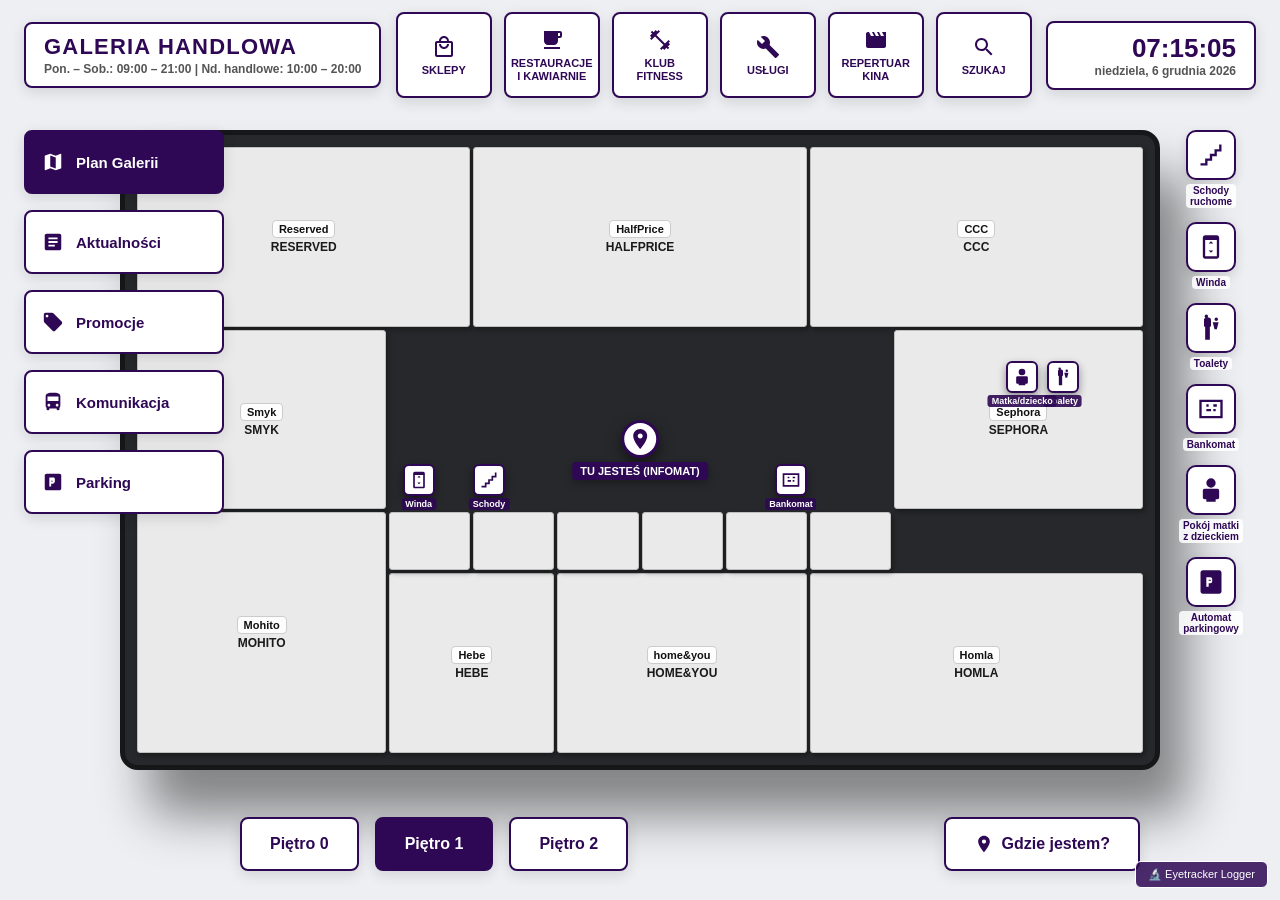
==== implementacja_A/index.html @ 3a7824a5 "The top side tabs implemented I think" ====
<!DOCTYPE html>
<html lang="pl">
<head>
  <meta charset="UTF-8">
  <meta name="viewport" content="width=1920, height=1080, initial-scale=1.0, user-scalable=no">
  <title>Infomat Galeria Handlowa - Test Eyetracker</title>
  <link rel="stylesheet" href="css/style.css">
</head>
<body>
  <div id="kiosk-app">
    <!-- PEŁNOEKRANOWY VIEWPORT MAPY -->
    <div id="map-viewport" data-aoi="map_container">
      <div id="map-stage">
        <div id="building-base">
          <div id="corridor-layer" class="corridor-layer"></div>
          <div id="stores-puzzle-grid" class="puzzle-grid"></div>
          <div id="map-amenities-layer" class="amenities-layer"></div>

          <svg id="nav-path-svg" class="nav-overlay" viewBox="0 0 1000 700">
            <defs>
              <marker id="arrow" viewBox="0 0 10 10" refX="5" refY="5" markerWidth="6" markerHeight="6" orient="auto-start-reverse">
                <path d="M 0 0 L 10 5 L 0 10 z" fill="#D32F2F" />
              </marker>
            </defs>
            <path id="route-line" d="" fill="none" stroke="#D32F2F" stroke-width="6" stroke-dasharray="10 8" />
          </svg>

          <!-- PINEZKA INFOMATU (TYLKO PIĘTRO 1) -->
          <div id="you-are-here-pin" class="infomat-pin" data-aoi="you_are_here_pin">
            <div class="pin-marker">
              <svg viewBox="0 0 24 24"><path fill="#2E0854" d="M12 2C8.13 2 5 5.13 5 9c0 5.25 7 13 7 13s7-7.75 7-13c0-3.87-3.13-7-7-7zm0 9.5c-1.38 0-2.5-1.12-2.5-2.5s1.12-2.5 2.5-2.5 2.5 1.12 2.5 2.5-1.12 2.5-2.5 2.5z"/></svg>
            </div>
            <div class="pin-text">TU JESTEŚ (INFOMAT)</div>
          </div>
        </div>

        <!-- PŁYWAJĄCA CHMURKA AKCJI PO KLIKNIĘCIU SKLEPU -->
        <div id="store-action-bubble" class="action-bubble hidden" data-aoi="store_actions_bubble">
          <span id="bubble-store-name" class="bubble-title">Sklep</span>
          <div class="bubble-buttons">
            <button id="btn-show-route" class="bubble-btn" data-aoi="btn_bubble_route">Pokaż drogę</button>
            <button id="btn-show-modal" class="bubble-btn" data-aoi="btn_bubble_info">O sklepie</button>
          </div>
        </div>
      </div>
    </div>

    <!-- PŁYWAJĄCY PRZYCISK "OK" PODCZAS AKTYWNEJ TRASY -->
    <div id="route-dismiss-container" class="route-dismiss-box hidden" data-aoi="route_dismiss_box">
      <button id="btn-route-ok" class="route-ok-btn" data-aoi="btn_route_ok">
        <span class="ok-check">✓</span>
        <span class="ok-label">OK — ZAMKNIJ TRASĘ</span>
      </button>
    </div>

    <!-- PŁYWAJĄCY BANER PRZEJŚCIA MIĘDZY PIĘTRAMI -->
    <div id="route-floor-banner" class="route-banner hidden">
      <span class="route-banner-icon">
        <svg viewBox="0 0 24 24"><path fill="currentColor" d="M19 3v4h-4v4h-4v4H7v4H3v2h6v-4h4v-4h4v-4h4V3h-2z"/></svg>
      </span>
      <span id="route-banner-text">Trasa do ruchomych schodów...</span>
    </div>

    <!-- DOLNE STEROWANIE PIĘTRAMI -->
    <footer id="bottom-controls" data-aoi="floor_controls">
      <div class="floor-group">
        <button class="floor-btn" data-floor="0" data-aoi="btn_floor_0">Piętro 0</button>
        <button class="floor-btn active" data-floor="1" data-aoi="btn_floor_1">Piętro 1</button>
        <button class="floor-btn" data-floor="2" data-aoi="btn_floor_2">Piętro 2</button>
      </div>
      <button id="btn-where-am-i" class="where-btn" data-aoi="btn_where_am_i">
        <span class="where-icon">
          <svg viewBox="0 0 24 24"><path fill="currentColor" d="M12 2C8.13 2 5 5.13 5 9c0 5.25 7 13 7 13s7-7.75 7-13c0-3.87-3.13-7-7-7zm0 9.5c-1.38 0-2.5-1.12-2.5-2.5s1.12-2.5 2.5-2.5 2.5 1.12 2.5 2.5-1.12 2.5-2.5 2.5z"/></svg>
        </span>
        Gdzie jestem?
      </button>
    </footer>

    <!-- PRAWY PANEL SYMBOLI (LEGENDA) -->
    <aside id="side-symbols-right" class="side-symbols" data-aoi="symbols_legend">
      <div class="symbol-card" data-aoi="sym_stairs">
        <div class="symbol-icon">
          <svg viewBox="0 0 24 24"><path fill="#2E0854" d="M19 3v4h-4v4h-4v4H7v4H3v2h6v-4h4v-4h4v-4h4V3h-2z"/></svg>
        </div>
        <span class="symbol-label">Schody<br>ruchome</span>
      </div>
      <div class="symbol-card" data-aoi="sym_elevator">
        <div class="symbol-icon">
          <svg viewBox="0 0 24 24"><path fill="#2E0854" d="M7 2h10c1.1 0 2 .9 2 2v16c0 1.1-.9 2-2 2H7c-1.1 0-2-.9-2-2V4c0-1.1.9-2 2-2zm0 4v14h10V6H7zm3 3l2-2 2 2h-4zm4 6l-2 2-2-2h4z"/></svg>
        </div>
        <span class="symbol-label">Winda</span>
      </div>
      <div class="symbol-card" data-aoi="sym_wc">
        <div class="symbol-icon">
          <svg viewBox="0 0 24 24"><path fill="#2E0854" d="M9 22H7V11c-.55 0-1-.45-1-1V5c0-1.1.9-2 2-2h2c1.1 0 2 .9 2 2v5c0 .55-.45 1-1 1v11zm9 0h-2V13h-1l-1.5-6h5l-1.5 6h-1v9zm-1.5-16a1.5 1.5 0 1 0 0-3 1.5 1.5 0 0 0 0 3zM8 3.5A1.5 1.5 0 1 1 8 .5a1.5 1.5 0 0 1 0 3z"/></svg>
        </div>
        <span class="symbol-label">Toalety</span>
      </div>
      <div class="symbol-card" data-aoi="sym_atm">
        <div class="symbol-icon">
          <svg viewBox="0 0 24 24"><path fill="#2E0854" d="M2 4v16h20V4H2zm18 14H4V6h16v12zm-3-8h-3V8h3v2zm-5 4H8v-2h4v2zm-2-4H8V8h2v2zm6 4h-2v-2h2v2z"/></svg>
        </div>
        <span class="symbol-label">Bankomat</span>
      </div>
      <div class="symbol-card" data-aoi="sym_baby">
        <div class="symbol-icon">
          <svg viewBox="0 0 24 24"><path fill="#2E0854" d="M12 2a4 4 0 1 0 0 8 4 4 0 0 0 0-8zm-5.5 9c-.8 0-1.5.7-1.5 1.5v6c0 .8.7 1.5 1.5 1.5H8v2h8v-2h1.5c.8 0 1.5-.7 1.5-1.5v-6c0-.8-.7-1.5-1.5-1.5h-11z"/></svg>
        </div>
        <span class="symbol-label">Pokój matki<br>z dzieckiem</span>
      </div>
      <div class="symbol-card" data-aoi="sym_parking_pay">
        <div class="symbol-icon">
          <svg viewBox="0 0 24 24"><path fill="#2E0854" d="M19 2H5c-1.1 0-2 .9-2 2v16c0 1.1.9 2 2 2h14c1.1 0 2-.9 2-2V4c0-1.1-.9-2-2-2zm-6 9.5c0 .8-.7 1.5-1.5 1.5H10v3H8V8h3.5c.8 0 1.5.7 1.5 1.5v2zM10 11h1.5c.3 0 .5-.2.5-.5s-.2-.5-.5-.5H10v1z"/></svg>
        </div>
        <span class="symbol-label">Automat<br>parkingowy</span>
      </div>
    </aside>

    <!-- GÓRNY PASEK ZAKŁADEK -->
    <header id="top-header" data-aoi="header_bar">
      <div class="header-left floating-card" data-aoi="mall_info">
        <h1 class="mall-title">GALERIA HANDLOWA</h1>
        <p class="mall-hours">Pon. – Sob.: 09:00 – 21:00 | Nd. handlowe: 10:00 – 20:00</p>
      </div>

      <nav class="top-nav" data-aoi="top_navigation">
        <button class="nav-btn top-square-btn" data-aoi="btn_top_sklepy" data-screen="ekran_sklepy">
          <span class="icon">
            <svg viewBox="0 0 24 24"><path fill="currentColor" d="M19 6h-2c0-2.76-2.24-5-5-5S7 3.24 7 6H5c-1.1 0-2 .9-2 2v12c0 1.1.9 2 2 2h14c1.1 0 2-.9 2-2V8c0-1.1-.9-2-2-2zm-7-3c1.66 0 3 1.34 3 3H9c0-1.66 1.34-3 3-3zm7 17H5V8h14v12zm-7-8c-1.66 0-3-1.34-3-3H7c0 2.76 2.24 5 5 5s5-2.24 5-5h-2c0 1.66-1.34 3-3 3z"/></svg>
          </span>
          <span class="label">SKLEPY</span>
        </button>
        <button class="nav-btn top-square-btn" data-aoi="btn_top_gastro" data-screen="ekran_restauracje">
          <span class="icon">
            <svg viewBox="0 0 24 24"><path fill="currentColor" d="M20 3H4v10c0 2.21 1.79 4 4 4h6c2.21 0 4-1.79 4-4v-3h2c1.1 0 2-.9 2-2V5c0-1.1-.9-2-2-2zm0 5h-2V5h2v3zM4 19h16v2H4z"/></svg>
          </span>
          <span class="label">RESTAURACJE<br>I KAWIARNIE</span>
        </button>
        <button class="nav-btn top-square-btn" data-aoi="btn_top_fitness" data-screen="ekran_fitness">
          <span class="icon">
            <svg viewBox="0 0 24 24"><path fill="currentColor" d="M20.57 14.86L22 13.43 20.57 12 17 15.57 8.43 7 12 3.43 10.57 2 9.14 3.43 7.71 2 5.57 4.14 4.14 2.71 2.71 4.14l1.43 1.43L2 7.71l1.43 1.43L2 10.57 3.43 12 7 8.43 15.57 17 12 20.57 13.43 22l1.43-1.43L16.29 22l2.14-2.14 1.43 1.43 1.43-1.43-1.43-1.43L22 16.29z"/></svg>
          </span>
          <span class="label">KLUB<br>FITNESS</span>
        </button>
        <button class="nav-btn top-square-btn" data-aoi="btn_top_uslugi" data-screen="ekran_uslugi">
          <span class="icon">
            <svg viewBox="0 0 24 24"><path fill="currentColor" d="M22.7 19l-9.1-9.1c.9-2.3.4-5-1.5-6.9-2-2-5-2.4-7.4-1.3L9 6 6 9 1.6 4.7C.4 7.1.9 10.1 2.9 12.1c1.9 1.9 4.6 2.4 6.9 1.5l9.1 9.1c.4.4 1 .4 1.4 0l2.3-2.3c.5-.4.5-1.1.1-1.4z"/></svg>
          </span>
          <span class="label">USŁUGI</span>
        </button>
        <button class="nav-btn top-square-btn" data-aoi="btn_top_kino" data-screen="ekran_kino">
          <span class="icon">
            <svg viewBox="0 0 24 24"><path fill="currentColor" d="M18 4l2 4h-3l-2-4h-2l2 4h-3l-2-4H8l2 4H7L5 4H4c-1.1 0-1.99.9-1.99 2L2 18c0 1.1.9 2 2 2h16c1.1 0 2-.9 2-2V4h-4z"/></svg>
          </span>
          <span class="label">REPERTUAR<br>KINA</span>
        </button>
        <button class="nav-btn top-square-btn search-btn" data-aoi="btn_top_szukaj" data-screen="ekran_szukaj">
          <span class="icon">
            <svg viewBox="0 0 24 24"><path fill="currentColor" d="M15.5 14h-.79l-.28-.27C15.41 12.59 16 11.11 16 9.5 16 5.91 13.09 3 9.5 3S3 5.91 3 9.5 5.91 16 9.5 16c1.61 0 3.09-.59 4.23-1.57l.27.28v.79l5 4.99L20.49 19l-4.99-5zm-6 0C7.01 14 5 11.99 5 9.5S7.01 5 9.5 5 14 7.01 14 9.5 11.99 14 9.5 14z"/></svg>
          </span>
          <span class="label">SZUKAJ</span>
        </button>
      </nav>

      <div class="header-right floating-card" data-aoi="clock_widget">
        <div id="live-time" class="time-display">12:00:00</div>
        <div id="live-date" class="date-display">Czwartek, 5 listopada 2026</div>
      </div>
    </header>

    <!-- LEWY PASEK ZAKŁADEK -->
    <aside id="side-nav-left" class="side-panel-left" data-aoi="side_navigation">
      <button class="side-btn active" data-aoi="btn_side_plan" data-screen="ekran_plan">
        <span class="side-icon">
          <svg viewBox="0 0 24 24"><path fill="currentColor" d="M20.5 3l-.16.03L15 5.1 9 3 3.36 4.9c-.21.07-.36.25-.36.48V20.5c0 .28.22.5.5.5l.16-.03L9 18.9l6 2.1 5.64-1.9c.21-.07.36-.25.36-.48V3.5c0-.28-.22-.5-.5-.5zM15 19l-6-2.11V5l6 2.11V19z"/></svg>
        </span>
        <span class="side-title">Plan Galerii</span>
      </button>
      <button class="side-btn" data-aoi="btn_side_aktualnosci" data-screen="ekran_aktualnosci">
        <span class="side-icon">
          <svg viewBox="0 0 24 24"><path fill="currentColor" d="M19 3H5c-1.1 0-2 .9-2 2v14c0 1.1.9 2 2 2h14c1.1 0 2-.9 2-2V5c0-1.1-.9-2-2-2zm-5 14H7v-2h7v2zm3-4H7v-2h10v2zm0-4H7V7h10v2z"/></svg>
        </span>
        <span class="side-title">Aktualności</span>
      </button>
      <button class="side-btn" data-aoi="btn_side_promocje" data-screen="ekran_promocje">
        <span class="side-icon">
          <svg viewBox="0 0 24 24"><path fill="currentColor" d="M21.41 11.58l-9-9C12.05 2.22 11.55 2 11 2H4c-1.1 0-2 .9-2 2v7c0 .55.22 1.05.59 1.42l9 9c.36.36.86.58 1.41.58.55 0 1.05-.22 1.41-.59l7-7c.37-.36.59-.86.59-1.41 0-.55-.23-1.06-.59-1.42zM5.5 7C4.67 7 4 6.33 4 5.5S4.67 4 5.5 4 7 4.67 7 5.5 6.33 7 5.5 7z"/></svg>
        </span>
        <span class="side-title">Promocje</span>
      </button>
      <button class="side-btn" data-aoi="btn_side_komunikacja" data-screen="ekran_komunikacja">
        <span class="side-icon">
          <svg viewBox="0 0 24 24"><path fill="currentColor" d="M4 16c0 .88.39 1.67 1 2.22V20c0 .55.45 1 1 1h1c.55 0 1-.45 1-1v-1h8v1c0 .55.45 1 1 1h1c.55 0 1-.45 1-1v-1.78c.61-.55 1-1.34 1-2.22V6c0-3.5-3.58-4-8-4s-8 .5-8 4v10zm3.5 1c-.83 0-1.5-.67-1.5-1.5S6.67 14 7.5 14s1.5.67 1.5 1.5S8.33 17 7.5 17zm9 0c-.83 0-1.5-.67-1.5-1.5s.67-1.5 1.5-1.5 1.5.67 1.5 1.5-.67 1.5-1.5 1.5zm1.5-6H6V6h12v5z"/></svg>
        </span>
        <span class="side-title">Komunikacja</span>
      </button>
      <button class="side-btn" data-aoi="btn_side_parking" data-screen="ekran_parking">
        <span class="side-icon">
          <svg viewBox="0 0 24 24"><path fill="currentColor" d="M19 3H5c-1.1 0-2 .9-2 2v14c0 1.1.9 2 2 2h14c1.1 0 2-.9 2-2V5c0-1.1-.9-2-2-2zm-6 9.5c0 .83-.67 1.5-1.5 1.5H10v3H8V7h4.5c.83 0 1.5.67 1.5 1.5v4zm-3-1h1.5c.28 0 .5-.22.5-.5s-.22-.5-.5-.5H10v1z"/></svg>
        </span>
        <span class="side-title">Parking</span>
      </button>
    </aside>

    <!-- ========================================================
         OKNO MODUŁOWE DLA WSZYSTKICH ZAKŁADEK (GÓRNYCH I BOCZNYCH)
         ======================================================== -->
    <div id="module-screen-window" class="module-window hidden" data-aoi="module_screen_window">
      <button id="btn-close-screen-window" class="screen-close-red-x" data-aoi="btn_close_screen_window" title="Wróć do mapy galerii">✕</button>

      <header class="module-header">
        <h2 id="module-screen-title" class="module-title">Tytuł Zakładki</h2>
      </header>

      <div id="module-screen-body" class="module-body">
        <!-- 1. Widok: SKLEPY (2 kolumny: lewa = kategorie, prawa = kafelki sklepów) -->
        <div id="view-ekran_sklepy" class="tab-view-content hidden full-screen-view">
          <div class="stores-directory-container" data-aoi="stores_directory_container">
            <div class="stores-categories-col">
              <h3 class="side-category-title">KATEGORIE</h3>
              <div class="categories-list-scroll custom-scrollbar" id="stores-categories-list" data-aoi="stores_categories_list">
                <!-- Przyciski kategorii -->
              </div>
            </div>
            <div class="stores-cards-col">
              <div class="stores-cards-header">
                <span class="category-active-label" id="stores-active-cat-label">Wszystkie sklepy (46)</span>
                <span class="stores-count-info" id="stores-count-info">Kliknij sklep, aby zlokalizować go na planie galerii</span>
              </div>
              <div class="stores-cards-grid custom-scrollbar" id="stores-catalog-grid" data-aoi="stores_catalog_grid">
                <!-- Kafelki sklepów: logo + nazwa -->
              </div>
            </div>
          </div>
        </div>

        <!-- 2. Widok: RESTAURACJE I KAWIARNIE (Kafelki 4 kolumny x 3 wiersze) -->
        <div id="view-ekran_restauracje" class="tab-view-content hidden full-screen-view">
          <div class="grid-4x3-container custom-scrollbar" id="restaurants-grid" data-aoi="restaurants_grid">
            <!-- Dynamicznie generowane kafelki 4x3 gastro -->
          </div>
        </div>

        <!-- 3. Widok: KLUB FITNESS (2 kolumny: lewa = logo, godziny, kontakt; prawa = opis i organizacja) -->
        <div id="view-ekran_fitness" class="tab-view-content hidden full-screen-view">
          <div class="fitness-layout-container" data-aoi="fitness_layout_container">
            <div class="fitness-col-left">
              <div class="fitness-card brand-card">
                <div class="fitness-logo-wrapper">
                  <div class="fitness-logo-box">CityFit</div>
                  <span class="fitness-floor-tag">Poziom +2</span>
                </div>
                <div class="fitness-meta-list">
                  <div class="fitness-meta-item">
                    <span class="meta-icon">⏰</span>
                    <div>
                      <strong>Godziny otwarcia:</strong>
                      <p>Czynne 24 godziny na dobę, 7 dni w tygodniu (również w święta i niedziele)</p>
                    </div>
                  </div>
                  <div class="fitness-meta-item">
                    <span class="meta-icon">📞</span>
                    <div>
                      <strong>Kontakt z recepcją:</strong>
                      <p>+48 58 881 22 00</p>
                    </div>
                  </div>
                  <div class="fitness-meta-item">
                    <span class="meta-icon">✉️</span>
                    <div>
                      <strong>Adres e-mail:</strong>
                      <p>kontakt.metropolia@cityfit.pl</p>
                    </div>
                  </div>
                  <div class="fitness-meta-item">
                    <span class="meta-icon">📍</span>
                    <div>
                      <strong>Lokalizacja:</strong>
                      <p>Poziom 2, obok strefy gastronomicznej i Cinema City</p>
                    </div>
                  </div>
                </div>
                <button class="kiosk-action-btn locate-store-btn" data-store-id="s2_cityfit" data-aoi="btn_locate_cityfit">Pokaż CityFit na planie galerii</button>
              </div>
            </div>

            <div class="fitness-col-right custom-scrollbar">
              <div class="fitness-card info-card">
                <h3 class="fitness-sec-title">O KLUBIE CITYFIT</h3>
                <p class="fitness-lead-desc">CityFit w naszej galerii to nowoczesna, w pełni zautomatyzowana przestrzeń treningowa o powierzchni ponad 2 200 m², zaprojektowana z myślą o osobach trenujących na każdym poziomie zaawansowania.</p>

                <h4 class="fitness-sub-title">ORGANIZACJA PRZESTRZENI I STREFY TRENINGOWE</h4>
                <div class="fitness-zones-grid">
                  <div class="fitness-zone-box">
                    <strong>1. Strefa Cardio</strong>
                    <p>Bieżnie, orbitreki, schody ruchome i wioślarze z monitorami dotykowymi i dostępem do internetu.</p>
                  </div>
                  <div class="fitness-zone-box">
                    <strong>2. Maszyny Izotoniczne</strong>
                    <p>Sprzęt marki Matrix z intuicyjną regulacją ciężaru, gwarantujący maksymalne bezpieczeństwo ćwiczeń.</p>
                  </div>
                  <div class="fitness-zone-box">
                    <strong>3. Wolne Ciężary</strong>
                    <p>Szeroki asortyment hantli do 50 kg, 8 ławeczek regulowanych oraz podesty do martwego ciągu.</p>
                  </div>
                  <div class="fitness-zone-box">
                    <strong>4. Strefa Funkcjonalna</strong>
                    <p>Bramy crossfitowe, kettlebells, taśmy TRX, piłki slam ball oraz przestrzeń do rozgrzewki i stretchingu.</p>
                  </div>
                </div>

                <h4 class="fitness-sub-title">JAK DZIAŁA KLUB?</h4>
                <ul class="fitness-rules-bullets">
                  <li><strong>Wstęp biometryczny i aplikacja:</strong> Wejście do klubu odbywa się całkowicie bezdotykowo za pomocą kodu QR w aplikacji CityFit lub skanu palca.</li>
                  <li><strong>Karnety bez zobowiązań:</strong> Możliwość zakupu elastycznych karnetów miesięcznych z miesięcznym okresem wypowiedzenia, pakietów rocznych oraz wejściówek jednorazowych.</li>
                  <li><strong>Darmowa woda filtrowana:</strong> Źródełka wody dostępne na terenie całego klubu bez ograniczeń dla każdego klubowicza.</li>
                  <li><strong>Parking:</strong> Klubowicze CityFit otrzymują do 3 godzin bezpłatnego postoju na parkingu podziemnym galerii.</li>
                </ul>
              </div>
            </div>
          </div>
        </div>

        <!-- 4. Widok: USŁUGI (Kafelki 4 kolumny x 3 wiersze) -->
        <div id="view-ekran_uslugi" class="tab-view-content hidden full-screen-view">
          <div class="grid-4x3-container custom-scrollbar" id="services-grid" data-aoi="services_grid">
            <!-- Dynamicznie generowane kafelki 4x3 usługi -->
          </div>
        </div>

        <!-- 5. Widok: REPERTUAR KINA (Lista w postaci 2 kolumn: nazwa filmu | godziny z napisem DUBBING) -->
        <div id="view-ekran_kino" class="tab-view-content hidden full-screen-view">
          <div class="cinema-repertoire-wrapper custom-scrollbar" data-aoi="cinema_repertoire_wrapper">
            <div class="cinema-header-bar">
              <div class="cinema-brand">Cinema City — Poziom 2</div>
              <div class="cinema-date-tag">Repertuar na dziś: Czwartek, 5 listopada 2026</div>
              <button class="bubble-btn locate-cinema-btn" data-store-id="s2_cinema" data-aoi="btn_locate_cinema">Lokalizuj kino na mapie</button>
            </div>
            <table class="cinema-table">
              <thead>
                <tr>
                  <th class="th-movie-title">Tytuł filmu</th>
                  <th class="th-movie-seances">Godziny seansów</th>
                </tr>
              </thead>
              <tbody id="cinema-repertoire-body">
                <!-- Tabela generowana dynamicznie -->
              </tbody>
            </table>
          </div>
        </div>

        <!-- 6. Widok: SZUKAJ (Lewa ~3/4: pole tekstowe + klawiatura ekranowa; Prawa: proponowane wyniki) -->
        <div id="view-ekran_szukaj" class="tab-view-content hidden full-screen-view">
          <div class="search-module-container" data-aoi="search_module_container">
            <!-- Lewa kolumna (~3/4) -->
            <div class="search-left-col">
              <div class="search-input-box">
                <span class="search-icon-symbol">🔍</span>
                <input type="text" id="virtual-search-input" class="virtual-input" placeholder="Dotknij klawiatury poniżej, aby wyszukać sklep, markę lub usługę..." readonly data-aoi="virtual_search_input" />
                <button id="btn-clear-search" class="clear-search-btn" data-aoi="btn_clear_search">Wyczyść</button>
              </div>

              <div class="onscreen-keyboard-wrapper" id="onscreen-keyboard" data-aoi="onscreen_keyboard">
                <!-- Klawiatura ekranowa generowana dynamicznie -->
              </div>
            </div>

            <!-- Prawa kolumna: Proponowane wyniki -->
            <div class="search-right-col">
              <div class="search-results-header">
                <h3 class="results-header-title">WYNIKI WYSZUKIWANIA</h3>
                <span class="results-count-badge" id="search-results-count">46 lokali</span>
              </div>
              <div class="search-results-list custom-scrollbar" id="search-results-list" data-aoi="search_results_list">
                <!-- Lista proponowanych wyników -->
              </div>
            </div>
          </div>
        </div>

        <!-- 7. Widok: AKTUALNOŚCI -->
        <div id="view-ekran_aktualnosci" class="tab-view-content hidden full-screen-view">
          <div class="cards-scroll-container custom-scrollbar" id="news-cards-container" data-aoi="news_cards_scroll"></div>
        </div>

        <!-- 8. Widok: PROMOCJE -->
        <div id="view-ekran_promocje" class="tab-view-content hidden full-screen-view">
          <div class="cards-scroll-container custom-scrollbar" id="promo-cards-container" data-aoi="promo_cards_scroll"></div>
        </div>

        <!-- 9. Widok: KOMUNIKACJA -->
        <div id="view-ekran_komunikacja" class="tab-view-content hidden full-screen-view">
          <div class="transit-container" data-aoi="transit_container">
            <div class="transit-col-left">
              <div class="transit-box lines-box">
                <h3 class="transit-box-title">LINIE AUTOBUSOWE</h3>
                <div class="transit-lines-list custom-scrollbar" id="transit-lines-list" data-aoi="transit_lines_list"></div>
              </div>
              <div class="transit-box stops-box">
                <h3 class="transit-box-title">POBLISKIE PRZYSTANKI (FILTRUJ)</h3>
                <div class="transit-stops-list" id="transit-stops-list" data-aoi="transit_stops_list"></div>
              </div>
            </div>

            <div class="transit-col-right">
              <div class="transit-selected-header" id="transit-selected-header" data-aoi="transit_selected_header">
                <div class="transit-line-badge" id="selected-line-badge">115</div>
                <div class="transit-selected-info">
                  <div class="transit-sel-stop" id="selected-stop-name">Przystanek: Galeria Handlowa 01</div>
                  <div class="transit-sel-dest" id="selected-dest-name">Kierunek: Dworzec Główny PKP</div>
                </div>
              </div>
              <div class="transit-schedule-wrapper custom-scrollbar" data-aoi="transit_schedule_table">
                <table class="schedule-table">
                  <thead>
                    <tr><th class="th-hour">Godzina</th><th class="th-minutes">Minuty odjazdu</th></tr>
                  </thead>
                  <tbody id="transit-schedule-body"></tbody>
                </table>
              </div>
            </div>
          </div>
        </div>

        <!-- 10. Widok: PARKING -->
        <div id="view-ekran_parking" class="tab-view-content hidden full-screen-view">
          <div class="parking-container" data-aoi="parking_container">
            <div class="parking-col-left">
              <div class="parking-card pricing-card">
                <h3 class="parking-card-title">CENNIK PARKINGU PODZIEMNEGO</h3>
                <table class="pricing-table">
                  <tbody>
                    <tr><td>Pierwsza godzina (1h):</td><td class="price-val free">BEZPŁATNIE (0 zł)</td></tr>
                    <tr><td>Druga godzina (2h):</td><td class="price-val">4,00 zł</td></tr>
                    <tr><td>Trzecia godzina (3h):</td><td class="price-val">5,00 zł</td></tr>
                    <tr><td>Każda kolejna rozpoczęta godzina:</td><td class="price-val">6,00 zł</td></tr>
                    <tr><td>Klienci Cinema City (po okazaniu biletu):</td><td class="price-val promo">Dodatkowe +2h GRATIS</td></tr>
                    <tr><td>Klienci Klubu Fitness CityFit:</td><td class="price-val promo">Do 3h BEZPŁATNIE</td></tr>
                  </tbody>
                </table>
              </div>
              <div class="parking-card notices-card">
                <h3 class="parking-card-title">WAŻNE INFORMACJE I UWAGI</h3>
                <ul class="parking-notices-list">
                  <li><strong>Czas na opuszczenie parkingu:</strong> Po dokonaniu opłaty przysługuje <strong>15 minut</strong> na bezkolizyjny wyjazd.</li>
                  <li><strong>Maksymalna opłata dobowa:</strong> Wynosi <strong>60,00 zł</strong> za każdą rozpoczętą dobę postoju.</li>
                  <li><strong>Zgubienie biletu:</strong> Opłata wynosi <strong>50,00 zł</strong> plus koszt czasu parkowania.</li>
                  <li><strong>Płatności:</strong> Kasy przyjmują karty płatnicze, BLIK oraz gotówkę.</li>
                </ul>
              </div>
            </div>

            <div class="parking-col-right">
              <div class="parking-card rules-card">
                <h3 class="parking-card-title">REGULAMIN KORZYSTANIA Z PARKINGU</h3>
                <div class="rules-scroll-area custom-scrollbar" data-aoi="parking_rules_scroll">
                  <h4>§ 1. Postanowienia ogólne</h4>
                  <p>1. Parking jest parkingiem niestrzeżonym, płatnym, czynnym 24 godziny na dobę przez 7 dni w tygodniu.</p>
                  <p>2. Poprzez wjazd na teren parkingu użytkownik zawiera umowę najmu miejsca postojowego.</p>
                  <h4>§ 2. Zasady ruchu i bezpieczeństwa</h4>
                  <p>1. Obowiązuje ograniczenie prędkości do 10 km/h oraz przepisy Kodeksu Drogowego.</p>
                  <p>2. Obowiązuje bezwzględny zakaz parkowania na drogach pożarowych.</p>
                  <h4>§ 3. Odpowiedzialność i nadzór</h4>
                  <p>1. Zarządca Parkingu nie ponosi odpowiedzialności za rzeczy pozostawione wewnątrz pojazdu.</p>
                </div>
              </div>
            </div>
          </div>
        </div>
      </div>
    </div>

    <!-- MODAL ARTYKUŁU / PROMOCJI (CZYTAJ WIĘCEJ) -->
    <div id="news-promo-modal" class="modal-backdrop hidden" data-aoi="modal_news_promo_details">
      <div class="modal-window news-modal-window">
        <header class="modal-header">
          <div class="modal-header-titles">
            <span id="news-modal-date" class="news-modal-date">05.11.2026</span>
            <h2 id="news-modal-title">Tytuł Artykułu lub Promocji</h2>
          </div>
          <button id="btn-close-news-modal" class="modal-close" data-aoi="btn_close_news_modal">✕</button>
        </header>
        <div class="modal-body news-modal-body">
          <div class="news-modal-image-col">
            <div id="news-modal-img" class="news-modal-img-box">
              <span id="news-modal-badge" class="news-modal-badge">PROMOCJA</span>
            </div>
          </div>
          <div class="news-modal-content-col custom-scrollbar">
            <p id="news-modal-text" class="news-modal-text">Treść...</p>
          </div>
        </div>
        <footer class="modal-actions">
          <button id="btn-close-news-modal-bottom" class="kiosk-action-btn" data-aoi="btn_modal_news_close">Zamknij</button>
        </footer>
      </div>
    </div>

    <!-- OKNO MODALNE ZE SZCZEGÓŁAMI SKLEPU -->
    <div id="store-modal" class="modal-backdrop hidden" data-aoi="modal_store_details">
      <div class="modal-window">
        <header class="modal-header">
          <h2 id="modal-store-name">Nazwa Sklepu</h2>
          <button id="btn-close-modal" class="modal-close" data-aoi="btn_close_modal">✕</button>
        </header>
        <div class="modal-body">
          <div class="modal-logo-wrapper">
            <div id="modal-store-logo" class="modal-logo-box">LOGO</div>
          </div>
          <div class="modal-info-list">
            <p><strong>Kategoria:</strong> <span id="modal-store-cat">Moda</span></p>
            <p><strong>Lokalizacja:</strong> <span id="modal-store-floor">Poziom 1</span></p>
            <p><strong>Godziny otwarcia:</strong> 09:00 – 21:00</p>
            <p><strong>Telefon:</strong> +48 58 777 00 00</p>
            <p class="modal-desc">Sklep oferuje szeroki asortyment produktów wiodących marek. Lokal w pełni przystosowany dla osób niepełnosprawnych.</p>
          </div>
        </div>
        <footer class="modal-actions">
          <button id="modal-btn-route" class="kiosk-action-btn" data-aoi="btn_modal_show_route">Nawiguj do sklepu</button>
          <button id="modal-btn-close-bottom" class="kiosk-action-btn secondary" data-aoi="btn_modal_close">Zamknij</button>
        </footer>
      </div>
    </div>

    <!-- PŁYWAJĄCY PANEL DLA BADACZA (EYETRACKER CSV) -->
    <div id="researcher-dock">
      <button id="btn-toggle-researcher" class="dock-btn">🔬 Eyetracker Logger</button>
      <div id="researcher-menu" class="dock-menu hidden">
        <h4>Panel Rejestracji GP3 HD</h4>
        <div class="dock-stats">Zdarzeń: <strong id="log-count">0</strong></div>
        <button id="btn-export-events" class="exp-btn">💾 Pobierz zdarzenia dotknięć (CSV)</button>
        <button id="btn-export-aoi" class="exp-btn">📐 Pobierz obszary AOI (CSV)</button>
        <button id="btn-clear-events" class="exp-btn danger">🗑️ Wyczyść dane sesji</button>
      </div>
    </div>
  </div>

  <script src="js/stores-data.js"></script>
  <script src="js/data.js"></script>
  <script src="js/logger.js"></script>
  <script src="js/app.js"></script>
</body>
</html>
---- implementacja_A/css/style.css ----
/* ========================================================
   GŁÓWNE STYLE INFOMATU (v5):
   - Jasnoszary podkład aplikacji (#EDEFF2), białe przyciski
   - Pełnoekranowa mapa pod spodem
   - Okno modułowe pod górnym paskiem (top: 116px), obok lewego (left: 240px)
   - Układ 2x2 dla Aktualności i Promocji z miniaturką, datą, tytułem i 'CZYTAJ WIĘCEJ'
   - Układ 2-kolumnowy dla Komunikacji i Parkingu
   - Własny fioletowy suwak przewijania (custom-scrollbar) z prawej strony
   ======================================================== */

:root {
  --primary-purple: #2E0854;
  --primary-purple-hover: #481280;
  --bg-app: #EDEFF2;
  --bg-button: #FFFFFF;
  --border-width: 2px;
  --shadow-dark: rgba(0, 0, 0, 0.45);
  --building-bg: #27282b;
  --store-bg: #EAEAEA;
  --store-selected: #D32F2F;
}

* {
  box-sizing: border-box;
  margin: 0;
  padding: 0;
  user-select: none;
  -webkit-user-select: none;
}

html, body {
  width: 100%;
  height: 100%;
  overflow: hidden;
  background-color: var(--bg-app);
  font-family: -apple-system, BlinkMacSystemFont, "Segoe UI", Roboto, Arial, sans-serif;
  color: var(--primary-purple);
}

#kiosk-app {
  width: 1920px;
  height: 1080px;
  max-width: 100vw;
  max-height: 100vh;
  position: relative;
  background-color: var(--bg-app);
  overflow: hidden;
}

/* ========================================================
   PEŁNOEKRANOWA MAPA (POD SPODEM INTERFEJSU)
   ======================================================== */
#map-viewport {
  position: absolute;
  inset: 0;
  width: 100%;
  height: 100%;
  display: flex;
  align-items: center;
  justify-content: center;
  perspective: 1400px;
  overflow: hidden;
  cursor: grab;
  z-index: 10;
}

#map-viewport:active {
  cursor: grabbing;
}

#map-stage {
  width: 1040px;
  height: 640px;
  position: relative;
  transform-style: preserve-3d;
  transition: transform 0.35s cubic-bezier(0.25, 1, 0.5, 1);
  will-change: transform;
}

#building-base {
  width: 100%;
  height: 100%;
  background: var(--building-bg);
  border: 5px solid #161718;
  border-radius: 18px;
  box-shadow: 28px 45px 50px var(--shadow-dark);
  position: relative;
  overflow: hidden;
}

.corridor-layer {
  position: absolute;
  inset: 0;
  pointer-events: none;
}

.puzzle-grid {
  position: absolute;
  inset: 12px;
  display: grid;
  grid-template-columns: repeat(12, 1fr);
  grid-template-rows: repeat(10, 1fr);
  gap: 3px;
  z-index: 10;
}

.store-block {
  background: var(--store-bg);
  border: 1px solid #bfbfbf;
  border-radius: 3px;
  box-shadow: 2px 3px 5px rgba(0, 0, 0, 0.35);
  cursor: pointer;
  display: flex;
  flex-direction: column;
  align-items: center;
  justify-content: center;
  padding: 4px;
  text-align: center;
  position: relative;
  overflow: hidden;
}

.store-block.selected {
  background: var(--store-selected) !important;
  border-color: #8B0000 !important;
  color: #FFFFFF !important;
  box-shadow: 0 0 16px rgba(211, 47, 47, 0.9) !important;
  z-index: 25;
  transform: translateZ(8px);
}

.store-block.large-store .store-brand-box {
  display: flex;
  align-items: center;
  justify-content: center;
  background: rgba(255, 255, 255, 0.9);
  border: 1px solid #ccc;
  border-radius: 4px;
  padding: 2px 6px;
  font-size: 11px;
  font-weight: 800;
  color: #111;
  margin-bottom: 2px;
  max-width: 90%;
  white-space: nowrap;
  overflow: hidden;
  text-overflow: ellipsis;
}

.store-block.large-store .store-caption {
  font-size: 12px;
  font-weight: 800;
  color: #1a1a1a;
  text-transform: uppercase;
}

.store-block.small-store .store-brand-box,
.store-block.small-store .store-caption {
  display: none;
}

.store-block.small-store.selected .store-caption {
  display: block;
  font-size: 11px;
  font-weight: 800;
  color: #FFFFFF !important;
  text-transform: uppercase;
}

.store-block.small-store.selected .store-brand-box {
  display: flex;
  background: #FFFFFF;
  color: #D32F2F;
  font-size: 10px;
  font-weight: 900;
  margin-bottom: 2px;
}

.amenities-layer {
  position: absolute;
  inset: 12px;
  pointer-events: none;
  z-index: 20;
}

.map-facility-marker {
  position: absolute;
  transform: translate(-50%, -50%) translateZ(4px);
  width: 32px;
  height: 32px;
  background: var(--bg-button);
  border: 2px solid var(--primary-purple);
  border-radius: 6px;
  display: flex;
  align-items: center;
  justify-content: center;
  box-shadow: 0 4px 8px rgba(0,0,0,0.4);
  pointer-events: auto;
}

.map-facility-marker svg {
  width: 20px;
  height: 20px;
  fill: var(--primary-purple);
}

.map-facility-marker .marker-label {
  position: absolute;
  bottom: -16px;
  left: 50%;
  transform: translateX(-50%);
  background: rgba(46, 8, 84, 0.9);
  color: #fff;
  font-size: 9px;
  font-weight: 700;
  padding: 1px 4px;
  border-radius: 3px;
  white-space: nowrap;
}

.infomat-pin {
  position: absolute;
  top: 50%;
  left: 50%;
  transform: translate(-50%, -50%) translateZ(16px);
  display: flex;
  flex-direction: column;
  align-items: center;
  z-index: 40;
  pointer-events: none;
}

.pin-marker {
  width: 38px;
  height: 38px;
  background: var(--bg-button);
  border: 3px solid var(--primary-purple);
  border-radius: 50%;
  display: flex;
  align-items: center;
  justify-content: center;
  box-shadow: 0 6px 14px rgba(0,0,0,0.5);
}

.pin-marker svg {
  width: 24px;
  height: 24px;
}

.pin-text {
  background: var(--primary-purple);
  color: #FFFFFF;
  font-size: 11px;
  font-weight: 800;
  padding: 3px 8px;
  border-radius: 4px;
  margin-top: 4px;
  box-shadow: 0 3px 8px rgba(0,0,0,0.3);
}

.nav-overlay {
  position: absolute;
  inset: 0;
  width: 100%;
  height: 100%;
  pointer-events: none;
  z-index: 30;
}

/* ========================================================
   WISZĄCE KONTROLKI INTERFEJSU
   ======================================================== */
#top-header {
  position: absolute;
  top: 0;
  left: 0;
  right: 0;
  height: 110px;
  display: flex;
  align-items: center;
  justify-content: space-between;
  padding: 12px 24px;
  background: transparent;
  border: none;
  pointer-events: none;
  z-index: 100;
}

.floating-card {
  background: var(--bg-button);
  border: var(--border-width) solid var(--primary-purple);
  border-radius: 8px;
  box-shadow: 0 4px 14px rgba(0,0,0,0.12);
  pointer-events: auto;
}

.header-left {
  padding: 10px 18px;
}

.header-left .mall-title {
  font-size: 22px;
  font-weight: 900;
  letter-spacing: 1.2px;
  color: var(--primary-purple);
}

.header-left .mall-hours {
  font-size: 12px;
  font-weight: 600;
  color: #555555;
  margin-top: 2px;
}

.top-nav {
  display: flex;
  gap: 12px;
  align-items: center;
  pointer-events: auto;
}

.top-square-btn {
  width: 96px;
  height: 86px;
  background: var(--bg-button);
  border: var(--border-width) solid var(--primary-purple);
  border-radius: 8px;
  color: var(--primary-purple);
  box-shadow: 0 4px 14px rgba(0,0,0,0.12);
  cursor: pointer;
  display: flex;
  flex-direction: column;
  justify-content: center;
  align-items: center;
  text-align: center;
  padding: 4px;
  transition: all 0.15s ease-in-out;
}

.top-square-btn .icon {
  width: 26px;
  height: 26px;
  display: flex;
  align-items: center;
  justify-content: center;
  margin-bottom: 4px;
  color: var(--primary-purple);
}

.top-square-btn .icon svg {
  width: 24px;
  height: 24px;
}

.top-square-btn .label {
  font-size: 11px;
  font-weight: 700;
  line-height: 1.15;
  text-transform: uppercase;
}

.top-square-btn:active,
.top-square-btn.active {
  background: var(--primary-purple) !important;
  color: #FFFFFF !important;
}

.top-square-btn:active .icon,
.top-square-btn.active .icon {
  color: #FFFFFF !important;
}

.header-right {
  padding: 10px 18px;
  text-align: right;
  min-width: 210px;
}

.time-display {
  font-size: 26px;
  font-weight: 800;
  color: var(--primary-purple);
  font-variant-numeric: tabular-nums;
}

.date-display {
  font-size: 12px;
  font-weight: 600;
  color: #555555;
}

/* LEWE MENU BOCZNE */
.side-panel-left {
  position: absolute;
  top: 130px;
  left: 24px;
  width: 200px;
  display: flex;
  flex-direction: column;
  gap: 16px;
  background: transparent;
  border: none;
  pointer-events: none;
  z-index: 100;
}

.side-btn {
  width: 100%;
  height: 64px;
  background: var(--bg-button);
  border: var(--border-width) solid var(--primary-purple);
  border-radius: 8px;
  color: var(--primary-purple);
  box-shadow: 0 4px 14px rgba(0,0,0,0.12);
  font-size: 15px;
  font-weight: 700;
  display: flex;
  align-items: center;
  gap: 12px;
  padding: 0 16px;
  cursor: pointer;
  pointer-events: auto;
  transition: all 0.15s ease;
}

.side-btn .side-icon {
  width: 22px;
  height: 22px;
  display: flex;
  align-items: center;
  justify-content: center;
  color: var(--primary-purple);
}

.side-btn .side-icon svg {
  width: 22px;
  height: 22px;
}

.side-btn:active,
.side-btn.active {
  background: var(--primary-purple) !important;
  color: #FFFFFF !important;
}

.side-btn:active .side-icon,
.side-btn.active .side-icon {
  color: #FFFFFF !important;
}

/* PRAWY PANEL SYMBOLI */
.side-symbols {
  position: absolute;
  top: 130px;
  right: 24px;
  width: 90px;
  display: flex;
  flex-direction: column;
  gap: 14px;
  align-items: center;
  background: transparent;
  border: none;
  pointer-events: none;
  z-index: 100;
}

.symbol-card {
  display: flex;
  flex-direction: column;
  align-items: center;
  text-align: center;
  cursor: pointer;
  pointer-events: auto;
}

.symbol-icon {
  width: 50px;
  height: 50px;
  border: var(--border-width) solid var(--primary-purple);
  border-radius: 10px;
  display: flex;
  align-items: center;
  justify-content: center;
  background: var(--bg-button);
  box-shadow: 0 4px 12px rgba(0,0,0,0.12);
  margin-bottom: 4px;
  transition: transform 0.15s ease;
}

.symbol-icon svg {
  width: 28px;
  height: 28px;
}

.symbol-card:active .symbol-icon {
  transform: scale(0.92);
}

.symbol-label {
  font-size: 10px;
  font-weight: 700;
  color: var(--primary-purple);
  background: rgba(255, 255, 255, 0.85);
  padding: 1px 4px;
  border-radius: 4px;
}

/* DOLNE STEROWANIE PIĘTRAMI */
#bottom-controls {
  position: absolute;
  bottom: 24px;
  left: 240px;
  right: 140px;
  height: 64px;
  background: transparent;
  border: none;
  display: flex;
  align-items: center;
  justify-content: space-between;
  pointer-events: none;
  z-index: 100;
}

.floor-group {
  display: flex;
  gap: 16px;
  pointer-events: auto;
}

.floor-btn, .where-btn {
  height: 54px;
  background: var(--bg-button);
  border: var(--border-width) solid var(--primary-purple);
  border-radius: 8px;
  color: var(--primary-purple);
  box-shadow: 0 4px 14px rgba(0,0,0,0.12);
  font-size: 16px;
  font-weight: 800;
  padding: 0 28px;
  cursor: pointer;
  display: inline-flex;
  align-items: center;
  gap: 8px;
  pointer-events: auto;
  transition: all 0.15s ease;
}

.where-icon {
  width: 20px;
  height: 20px;
  display: flex;
  align-items: center;
  justify-content: center;
}

.where-icon svg {
  width: 20px;
  height: 20px;
}

.floor-btn:active,
.floor-btn.active,
.where-btn:active {
  background: var(--primary-purple) !important;
  color: #FFFFFF !important;
}

/* ========================================================
   OKNO POZOSTAŁYCH EKRANÓW (MODUŁOWE)
   ======================================================== */
.module-window {
  position: absolute;
  top: 116px;
  left: 240px;
  right: 0;
  bottom: 0;
  background: #FFFFFF;
  border-top: 3px solid var(--primary-purple);
  border-left: 3px solid var(--primary-purple);
  box-shadow: -8px 8px 30px rgba(0, 0, 0, 0.18);
  display: flex;
  flex-direction: column;
  z-index: 150;
  overflow: hidden;
  animation: slideInScreen 0.25s cubic-bezier(0.16, 1, 0.3, 1);
}

.module-window.hidden {
  display: none !important;
}

@keyframes slideInScreen {
  from { opacity: 0; transform: translateX(30px); }
  to { opacity: 1; transform: translateX(0); }
}

.screen-close-red-x {
  position: absolute;
  top: 18px;
  right: 28px;
  width: 52px;
  height: 52px;
  background: #D32F2F;
  border: 2px solid #8B0000;
  border-radius: 8px;
  color: #FFFFFF;
  font-size: 28px;
  font-weight: 900;
  line-height: 1;
  display: flex;
  align-items: center;
  justify-content: center;
  cursor: pointer;
  box-shadow: 0 4px 14px rgba(211, 47, 47, 0.4);
  transition: all 0.15s ease;
  z-index: 160;
}

.screen-close-red-x:hover {
  background: #B71C1C;
  transform: scale(1.05);
}

.screen-close-red-x:active {
  background: #7F0000;
  transform: scale(0.95);
}

.module-header {
  padding: 20px 36px;
  border-bottom: 2px solid #EEEEEE;
  display: flex;
  align-items: center;
  background: #FFFFFF;
}

.module-title {
  font-size: 30px;
  font-weight: 900;
  color: var(--primary-purple);
  letter-spacing: 0.8px;
  text-transform: uppercase;
}

.module-body {
  flex: 1;
  padding: 24px 32px 32px 32px;
  overflow: hidden;
  background: #FAFAFA;
  position: relative;
  display: flex;
}

.tab-view-content {
  width: 100%;
  height: 100%;
  display: flex;
  flex-direction: column;
}

.tab-view-content.hidden {
  display: none !important;
}

/* WŁASNY SUWAK PRZEWIJANIA (Z PRAWEJ STRONY) */
.custom-scrollbar::-webkit-scrollbar {
  width: 14px;
}

.custom-scrollbar::-webkit-scrollbar-track {
  background: #EEEEEE;
  border-radius: 8px;
}

.custom-scrollbar::-webkit-scrollbar-thumb {
  background: var(--primary-purple);
  border-radius: 8px;
  border: 3px solid #EEEEEE;
}

.custom-scrollbar::-webkit-scrollbar-thumb:hover {
  background: var(--primary-purple-hover);
}

/* ========================================================
   MODUŁ: AKTUALNOŚCI I PROMOCJE (UKŁAD 2x2, 2 KOLUMNY)
   ======================================================== */
.cards-scroll-container {
  flex: 1;
  overflow-y: scroll;
  padding-right: 18px;
  display: grid;
  grid-template-columns: repeat(2, 1fr);
  gap: 20px;
  /* Wysokość dobrana tak, by w oknie mieściły się dokładnie 2 rzędy po 2 kafelki */
  grid-auto-rows: 350px;
}

.feed-card {
  background: #FFFFFF;
  border: 2px solid var(--primary-purple);
  border-radius: 12px;
  box-shadow: 0 4px 16px rgba(0, 0, 0, 0.08);
  display: flex;
  padding: 16px;
  gap: 16px;
  position: relative;
  overflow: hidden;
}

/* Miniaturka po lewej stronie kafelka */
.feed-thumbnail {
  width: 44%;
  height: 100%;
  border-radius: 8px;
  background-size: cover;
  background-position: center;
  position: relative;
  border: 1px solid #DDDDDD;
  display: flex;
  align-items: center;
  justify-content: center;
  overflow: hidden;
}

.feed-thumb-badge {
  position: absolute;
  top: 10px;
  left: 10px;
  background: var(--primary-purple);
  color: #FFFFFF;
  font-size: 11px;
  font-weight: 800;
  padding: 4px 8px;
  border-radius: 4px;
  text-transform: uppercase;
}

.feed-thumb-svg {
  width: 70px;
  height: 70px;
  opacity: 0.85;
}

/* Prawa strona kafelka: data u góry, pod nią tytuł, na dole CZYTAJ WIĘCEJ */
.feed-details {
  flex: 1;
  display: flex;
  flex-direction: column;
  position: relative;
  justify-content: flex-start;
}

.feed-date {
  font-size: 13px;
  font-weight: 700;
  color: #666666;
  margin-bottom: 8px;
  letter-spacing: 0.5px;
}

.feed-title {
  font-size: 20px;
  font-weight: 800;
  color: var(--primary-purple);
  line-height: 1.25;
  margin-bottom: 8px;
}

.feed-store-tag {
  font-size: 12px;
  font-weight: 800;
  color: #D32F2F;
  text-transform: uppercase;
  margin-bottom: 6px;
}

.feed-desc {
  font-size: 14px;
  color: #444444;
  line-height: 1.35;
  overflow: hidden;
  display: -webkit-box;
  -webkit-line-clamp: 3;
  -webkit-box-orient: vertical;
}

.btn-read-more {
  position: absolute;
  bottom: 0;
  right: 0;
  background: var(--bg-button);
  border: 2px solid var(--primary-purple);
  border-radius: 6px;
  color: var(--primary-purple);
  font-size: 13px;
  font-weight: 800;
  padding: 8px 18px;
  cursor: pointer;
  box-shadow: 0 3px 8px rgba(0, 0, 0, 0.1);
  transition: all 0.15s ease;
}

.btn-read-more:active {
  background: var(--primary-purple);
  color: #FFFFFF;
}

/* ========================================================
   MODUŁ: KOMUNIKACJA (2 KOLUMNY)
   ======================================================== */
.transit-container {
  display: flex;
  gap: 24px;
  height: 100%;
  width: 100%;
}

.transit-col-left {
  width: 48%;
  display: flex;
  flex-direction: column;
  gap: 18px;
  height: 100%;
}

.transit-col-right {
  width: 52%;
  display: flex;
  flex-direction: column;
  height: 100%;
  background: #FFFFFF;
  border: 2px solid var(--primary-purple);
  border-radius: 12px;
  padding: 20px;
  box-shadow: 0 4px 16px rgba(0,0,0,0.06);
}

.transit-box {
  background: #FFFFFF;
  border: 2px solid var(--primary-purple);
  border-radius: 12px;
  padding: 16px;
  box-shadow: 0 4px 16px rgba(0,0,0,0.06);
  display: flex;
  flex-direction: column;
}

.transit-box.lines-box {
  flex: 1;
  overflow: hidden;
}

.transit-box.stops-box {
  height: 220px;
}

.transit-box-title {
  font-size: 16px;
  font-weight: 800;
  color: var(--primary-purple);
  margin-bottom: 12px;
  border-bottom: 2px solid #EEEEEE;
  padding-bottom: 6px;
}

.transit-lines-list {
  flex: 1;
  overflow-y: scroll;
  padding-right: 8px;
  display: flex;
  flex-direction: column;
  gap: 8px;
}

.transit-line-card {
  display: flex;
  align-items: center;
  background: #F9F9F9;
  border: 2px solid #E0E0E0;
  border-radius: 8px;
  padding: 10px 14px;
  cursor: pointer;
  transition: all 0.15s ease;
}

.transit-line-card.active {
  border-color: var(--primary-purple);
  background: rgba(46, 8, 84, 0.08);
}

.transit-line-num {
  font-size: 18px;
  font-weight: 900;
  background: var(--primary-purple);
  color: #FFFFFF;
  padding: 4px 10px;
  border-radius: 6px;
  min-width: 48px;
  text-align: center;
  margin-right: 14px;
}

.transit-line-route {
  display: flex;
  align-items: center;
  gap: 8px;
  font-size: 15px;
  font-weight: 700;
  color: #222222;
}

.transit-route-stop {
  color: #555555;
  font-weight: 600;
}

.transit-route-arrow {
  color: #D32F2F;
  font-weight: 900;
}

.transit-route-dest {
  color: var(--primary-purple);
}

/* Wybór przystanku w dolnej części */
.transit-stops-list {
  display: flex;
  flex-direction: column;
  gap: 8px;
  overflow-y: auto;
}

.transit-stop-btn {
  background: var(--bg-button);
  border: 2px solid var(--primary-purple);
  border-radius: 6px;
  padding: 10px 14px;
  color: var(--primary-purple);
  font-size: 14px;
  font-weight: 800;
  cursor: pointer;
  display: flex;
  align-items: center;
  justify-content: space-between;
  transition: all 0.15s ease;
}

.transit-stop-btn.active {
  background: var(--primary-purple);
  color: #FFFFFF;
}

/* Prawa kolumna - rozkład */
.transit-selected-header {
  display: flex;
  align-items: center;
  gap: 16px;
  border-bottom: 2px solid var(--primary-purple);
  padding-bottom: 14px;
  margin-bottom: 16px;
}

.transit-line-badge {
  font-size: 28px;
  font-weight: 900;
  background: var(--primary-purple);
  color: #FFFFFF;
  padding: 8px 16px;
  border-radius: 8px;
}

.transit-selected-info {
  display: flex;
  flex-direction: column;
  gap: 4px;
}

.transit-sel-stop {
  font-size: 15px;
  font-weight: 700;
  color: #555555;
}

.transit-sel-dest {
  font-size: 20px;
  font-weight: 800;
  color: var(--primary-purple);
}

.transit-schedule-wrapper {
  flex: 1;
  overflow-y: scroll;
  padding-right: 8px;
}

.schedule-table {
  width: 100%;
  border-collapse: collapse;
}

.schedule-table th {
  background: var(--primary-purple);
  color: #FFFFFF;
  font-size: 15px;
  font-weight: 800;
  text-align: left;
  padding: 10px 14px;
}

.schedule-table th.th-hour {
  width: 110px;
}

.schedule-table td {
  padding: 10px 14px;
  border-bottom: 1px solid #E0E0E0;
  font-size: 16px;
}

.schedule-table tr:nth-child(even) td {
  background: #F9F9F9;
}

.td-hour {
  font-weight: 800;
  color: var(--primary-purple);
  font-size: 18px;
}

.td-minutes {
  font-weight: 700;
  color: #333333;
  letter-spacing: 2px;
}

/* ========================================================
   MODUŁ: PARKING (2 KOLUMNY)
   ======================================================== */
.parking-container {
  display: flex;
  gap: 24px;
  height: 100%;
  width: 100%;
}

.parking-col-left {
  width: 50%;
  display: flex;
  flex-direction: column;
  gap: 20px;
  height: 100%;
}

.parking-col-right {
  width: 50%;
  height: 100%;
  display: flex;
}

.parking-card {
  background: #FFFFFF;
  border: 2px solid var(--primary-purple);
  border-radius: 12px;
  padding: 20px;
  box-shadow: 0 4px 16px rgba(0,0,0,0.06);
}

.parking-card.pricing-card {
  flex: 1.2;
  display: flex;
  flex-direction: column;
}

.parking-card.notices-card {
  flex: 1;
  display: flex;
  flex-direction: column;
}

.parking-card.rules-card {
  width: 100%;
  height: 100%;
  display: flex;
  flex-direction: column;
}

.parking-card-title {
  font-size: 18px;
  font-weight: 800;
  color: var(--primary-purple);
  margin-bottom: 14px;
  border-bottom: 2px solid #EEEEEE;
  padding-bottom: 8px;
}

.pricing-table {
  width: 100%;
  border-collapse: collapse;
}

.pricing-table td {
  padding: 10px 12px;
  border-bottom: 1px solid #EEEEEE;
  font-size: 15px;
  font-weight: 600;
  color: #333333;
}

.price-val {
  text-align: right;
  font-weight: 800;
  font-size: 16px;
  color: var(--primary-purple);
}

.price-val.free {
  color: #2E7D32;
}

.price-val.promo {
  color: #D32F2F;
}

.parking-notices-list {
  list-style: none;
  display: flex;
  flex-direction: column;
  gap: 10px;
}

.parking-notices-list li {
  font-size: 14px;
  color: #444444;
  line-height: 1.45;
  position: relative;
  padding-left: 20px;
}

.parking-notices-list li::before {
  content: "•";
  position: absolute;
  left: 4px;
  color: var(--primary-purple);
  font-size: 20px;
  line-height: 1;
}

.rules-scroll-area {
  flex: 1;
  overflow-y: scroll;
  padding-right: 14px;
}

.rules-scroll-area h4 {
  font-size: 16px;
  font-weight: 800;
  color: var(--primary-purple);
  margin-top: 14px;
  margin-bottom: 6px;
}

.rules-scroll-area h4:first-child {
  margin-top: 0;
}

.rules-scroll-area p {
  font-size: 14px;
  color: #444444;
  line-height: 1.5;
  margin-bottom: 8px;
}

/* ========================================================
   MODAL ZE SZCZEGÓŁAMI ARTYKUŁU / PROMOCJI
   ======================================================== */
.news-modal-window {
  width: 820px;
  max-height: 85vh;
}

.modal-header-titles {
  display: flex;
  flex-direction: column;
  gap: 4px;
}

.news-modal-date {
  font-size: 13px;
  font-weight: 700;
  color: #666666;
}

.news-modal-body {
  display: flex;
  gap: 24px;
  max-height: 480px;
}

.news-modal-image-col {
  width: 260px;
}

.news-modal-img-box {
  width: 100%;
  height: 220px;
  border-radius: 8px;
  background: #E0E0E0;
  display: flex;
  align-items: flex-start;
  justify-content: flex-start;
  padding: 10px;
  position: relative;
}

.news-modal-badge {
  background: var(--primary-purple);
  color: #FFFFFF;
  font-size: 12px;
  font-weight: 800;
  padding: 4px 10px;
  border-radius: 4px;
}

.news-modal-content-col {
  flex: 1;
  overflow-y: auto;
  padding-right: 12px;
}

.news-modal-text {
  font-size: 16px;
  color: #333333;
  line-height: 1.6;
}

/* PRZYCISK OK DLA TRASY */
.route-dismiss-box {
  position: absolute;
  bottom: 100px;
  left: 50%;
  transform: translateX(-50%);
  z-index: 150;
  animation: bounceIn 0.3s ease-out;
}

.route-dismiss-box.hidden {
  display: none !important;
}

.route-ok-btn {
  height: 58px;
  padding: 0 32px;
  background: var(--bg-button);
  border: 3px solid var(--primary-purple);
  border-radius: 29px;
  color: var(--primary-purple);
  font-size: 16px;
  font-weight: 900;
  letter-spacing: 0.5px;
  display: flex;
  align-items: center;
  gap: 10px;
  box-shadow: 0 8px 25px rgba(46, 8, 84, 0.35);
  cursor: pointer;
  transition: all 0.15s ease;
}

.route-ok-btn:active {
  background: var(--primary-purple);
  color: #FFFFFF;
  transform: scale(0.96);
}

@keyframes bounceIn {
  0% { opacity: 0; transform: translate(-50%, 20px); }
  100% { opacity: 1; transform: translate(-50%, 0); }
}

.route-banner {
  position: absolute;
  top: 120px;
  left: 50%;
  transform: translateX(-50%);
  background: var(--primary-purple);
  color: #FFFFFF;
  border: 2px solid #FFFFFF;
  border-radius: 30px;
  padding: 10px 24px;
  font-size: 15px;
  font-weight: 800;
  display: flex;
  align-items: center;
  gap: 12px;
  box-shadow: 0 10px 30px rgba(0,0,0,0.4);
  z-index: 120;
}

.route-banner.hidden {
  display: none !important;
}

.route-banner-icon svg {
  width: 24px;
  height: 24px;
}

.action-bubble {
  position: absolute;
  top: 20px;
  left: 50%;
  transform: translateX(-50%) translateZ(40px);
  background: var(--bg-button);
  border: 3px solid var(--primary-purple);
  border-radius: 12px;
  padding: 10px 16px;
  box-shadow: 0 10px 30px rgba(0,0,0,0.45);
  display: flex;
  flex-direction: column;
  align-items: center;
  gap: 8px;
  z-index: 80;
}

.action-bubble.hidden {
  display: none !important;
}

.bubble-title {
  font-size: 15px;
  font-weight: 800;
  color: var(--primary-purple);
}

.bubble-buttons {
  display: flex;
  gap: 8px;
}

.bubble-btn {
  background: var(--bg-button);
  border: 2px solid var(--primary-purple);
  border-radius: 6px;
  color: var(--primary-purple);
  font-size: 13px;
  font-weight: 700;
  padding: 6px 14px;
  cursor: pointer;
}

.bubble-btn:active {
  background: var(--primary-purple);
  color: #FFFFFF;
}

.modal-backdrop {
  position: absolute;
  inset: 0;
  background: rgba(0, 0, 0, 0.65);
  display: flex;
  align-items: center;
  justify-content: center;
  z-index: 200;
}

.modal-backdrop.hidden {
  display: none;
}

.modal-window {
  width: 640px;
  background: var(--bg-button);
  border: 4px solid var(--primary-purple);
  border-radius: 14px;
  padding: 24px;
  display: flex;
  flex-direction: column;
  gap: 16px;
  box-shadow: 0 20px 50px rgba(0,0,0,0.5);
}

.modal-header {
  display: flex;
  align-items: center;
  justify-content: space-between;
  border-bottom: 2px solid #EEE;
  padding-bottom: 10px;
}

.modal-close {
  background: none;
  border: none;
  font-size: 26px;
  color: var(--primary-purple);
  cursor: pointer;
}

.modal-body {
  display: flex;
  gap: 20px;
}

.modal-logo-wrapper {
  width: 130px;
  height: 130px;
  border: 2px dashed #999;
  border-radius: 8px;
  display: flex;
  align-items: center;
  justify-content: center;
  background: #f8f8f8;
}

.modal-logo-box {
  font-size: 13px;
  font-weight: 700;
  text-align: center;
}

.modal-info-list {
  flex: 1;
  display: flex;
  flex-direction: column;
  gap: 8px;
  font-size: 14px;
}

.modal-actions {
  display: flex;
  justify-content: flex-end;
  gap: 12px;
  border-top: 2px solid #EEE;
  padding-top: 14px;
}

.kiosk-action-btn {
  height: 48px;
  padding: 0 20px;
  background: var(--primary-purple);
  border: var(--border-width) solid var(--primary-purple);
  color: #FFFFFF;
  font-size: 15px;
  font-weight: 700;
  border-radius: 8px;
  cursor: pointer;
}

.kiosk-action-btn.secondary {
  background: var(--bg-button);
  color: var(--primary-purple);
}

/* DOK BADACZA */
#researcher-dock {
  position: absolute;
  bottom: 12px;
  right: 12px;
  z-index: 999;
}

.dock-btn {
  background: rgba(46, 8, 84, 0.85);
  color: #fff;
  border: 1px solid #fff;
  border-radius: 6px;
  font-size: 11px;
  padding: 6px 12px;
  cursor: pointer;
}

.dock-menu {
  position: absolute;
  bottom: 36px;
  right: 0;
  width: 280px;
  background: var(--bg-button);
  border: 2px solid var(--primary-purple);
  border-radius: 8px;
  padding: 12px;
  display: flex;
  flex-direction: column;
  gap: 8px;
}

.dock-menu.hidden {
  display: none;
}

.exp-btn {
  width: 100%;
  padding: 6px;
  font-size: 11px;
  font-weight: 700;
  border: 1px solid var(--primary-purple);
  background: #fff;
  color: var(--primary-purple);
  border-radius: 4px;
  cursor: pointer;
}

.exp-btn:hover {
  background: var(--primary-purple);
  color: #fff;
}

.exp-btn.danger {
  border-color: #d32f2f;
  color: #d32f2f;
}

/* ========================================================
   GÓRNA ZAKŁADKA 1: SKLEPY (2 KOLUMNY: KATEGORIE + KAFELKI)
   ======================================================== */
.stores-directory-container {
  display: flex;
  gap: 24px;
  width: 100%;
  height: 100%;
}

.stores-categories-col {
  width: 280px;
  background: #FFFFFF;
  border: 2px solid var(--primary-purple);
  border-radius: 12px;
  padding: 18px;
  display: flex;
  flex-direction: column;
  box-shadow: 0 4px 14px rgba(0,0,0,0.06);
}

.side-category-title {
  font-size: 16px;
  font-weight: 800;
  color: var(--primary-purple);
  margin-bottom: 12px;
  padding-bottom: 6px;
  border-bottom: 2px solid #EEEEEE;
}

.categories-list-scroll {
  flex: 1;
  overflow-y: scroll;
  padding-right: 8px;
  display: flex;
  flex-direction: column;
  gap: 8px;
}

.category-filter-btn {
  background: var(--bg-button);
  border: 2px solid var(--primary-purple);
  border-radius: 8px;
  color: var(--primary-purple);
  font-size: 14px;
  font-weight: 700;
  padding: 10px 14px;
  cursor: pointer;
  text-align: left;
  display: flex;
  justify-content: space-between;
  align-items: center;
  transition: all 0.15s ease;
}

.category-filter-btn.active {
  background: var(--primary-purple);
  color: #FFFFFF;
}

.cat-count-badge {
  font-size: 12px;
  font-weight: 800;
  padding: 2px 6px;
  border-radius: 10px;
  background: rgba(46, 8, 84, 0.1);
}

.category-filter-btn.active .cat-count-badge {
  background: #FFFFFF;
  color: var(--primary-purple);
}

.stores-cards-col {
  flex: 1;
  display: flex;
  flex-direction: column;
  height: 100%;
}

.stores-cards-header {
  display: flex;
  justify-content: space-between;
  align-items: center;
  margin-bottom: 14px;
  padding: 0 4px;
}

.category-active-label {
  font-size: 20px;
  font-weight: 800;
  color: var(--primary-purple);
}

.stores-count-info {
  font-size: 13px;
  font-weight: 600;
  color: #666;
}

.stores-cards-grid {
  flex: 1;
  overflow-y: scroll;
  padding-right: 14px;
  display: grid;
  grid-template-columns: repeat(4, 1fr);
  gap: 16px;
  grid-auto-rows: 150px;
}

.store-dir-card {
  background: #FFFFFF;
  border: 2px solid var(--primary-purple);
  border-radius: 10px;
  padding: 14px;
  display: flex;
  flex-direction: column;
  align-items: center;
  justify-content: center;
  text-align: center;
  cursor: pointer;
  box-shadow: 0 4px 12px rgba(0,0,0,0.06);
  transition: all 0.15s ease;
  position: relative;
}

.store-dir-card:hover {
  transform: translateY(-2px);
  box-shadow: 0 6px 18px rgba(46, 8, 84, 0.18);
}

.store-dir-card:active {
  background: var(--primary-purple);
  color: #FFFFFF;
}

.store-dir-card:active .store-dir-name,
.store-dir-card:active .store-dir-cat {
  color: #FFFFFF !important;
}

.store-dir-logo-box {
  width: 60px;
  height: 50px;
  background: #F4F4F4;
  border: 1px solid #CCC;
  border-radius: 6px;
  display: flex;
  align-items: center;
  justify-content: center;
  font-size: 11px;
  font-weight: 800;
  color: #333;
  padding: 4px;
  margin-bottom: 8px;
  text-transform: uppercase;
}

.store-dir-name {
  font-size: 14px;
  font-weight: 800;
  color: #111;
  line-height: 1.2;
}

.store-dir-floor {
  font-size: 11px;
  font-weight: 700;
  color: #777;
  margin-top: 4px;
}

/* ========================================================
   GÓRNE ZAKŁADKI 2 & 4: 4 KOLUMNY x 3 WIERSZE
   (RESTAURACJE I KAWIARNIE ORAZ USŁUGI)
   ======================================================== */
.grid-4x3-container {
  width: 100%;
  height: 100%;
  overflow-y: scroll;
  padding-right: 18px;
  display: grid;
  grid-template-columns: repeat(4, 1fr);
  grid-template-rows: repeat(3, 1fr);
  gap: 20px;
}

.grid-tile-card {
  background: #FFFFFF;
  border: 2px solid var(--primary-purple);
  border-radius: 12px;
  padding: 18px;
  display: flex;
  flex-direction: column;
  align-items: center;
  justify-content: center;
  text-align: center;
  cursor: pointer;
  box-shadow: 0 6px 16px rgba(0,0,0,0.06);
  transition: all 0.15s ease;
  position: relative;
}

.grid-tile-card:hover {
  transform: translateY(-2px);
  box-shadow: 0 8px 24px rgba(46, 8, 84, 0.18);
}

.grid-tile-card:active {
  background: var(--primary-purple);
  color: #FFFFFF;
}

.grid-tile-card:active .grid-tile-name,
.grid-tile-card:active .grid-tile-floor,
.grid-tile-card:active .grid-tile-cat {
  color: #FFFFFF !important;
}

.grid-tile-logo-box {
  width: 90px;
  height: 70px;
  background: #F5F5F7;
  border: 2px dashed #BBB;
  border-radius: 8px;
  display: flex;
  align-items: center;
  justify-content: center;
  font-size: 12px;
  font-weight: 800;
  color: #333;
  padding: 6px;
  margin-bottom: 12px;
  text-align: center;
}

.grid-tile-name {
  font-size: 17px;
  font-weight: 800;
  color: var(--primary-purple);
  margin-bottom: 4px;
}

.grid-tile-cat {
  font-size: 12px;
  font-weight: 700;
  color: #D32F2F;
  text-transform: uppercase;
}

.grid-tile-floor {
  font-size: 12px;
  font-weight: 700;
  color: #666;
  margin-top: 4px;
}

/* ========================================================
   GÓRNA ZAKŁADKA 3: KLUB FITNESS (2 KOLUMNY)
   ======================================================== */
.fitness-layout-container {
  display: flex;
  gap: 26px;
  width: 100%;
  height: 100%;
}

.fitness-col-left {
  width: 38%;
  display: flex;
  flex-direction: column;
  height: 100%;
}

.fitness-col-right {
  flex: 1;
  overflow-y: scroll;
  padding-right: 14px;
  height: 100%;
}

.fitness-card {
  background: #FFFFFF;
  border: 2px solid var(--primary-purple);
  border-radius: 12px;
  padding: 24px;
  box-shadow: 0 4px 16px rgba(0,0,0,0.06);
}

.fitness-card.brand-card {
  height: 100%;
  display: flex;
  flex-direction: column;
}

.fitness-logo-wrapper {
  display: flex;
  align-items: center;
  justify-content: space-between;
  border-bottom: 2px solid #EEE;
  padding-bottom: 16px;
  margin-bottom: 20px;
}

.fitness-logo-box {
  font-size: 36px;
  font-weight: 900;
  color: var(--primary-purple);
  letter-spacing: 1px;
}

.fitness-floor-tag {
  background: var(--primary-purple);
  color: #FFFFFF;
  font-size: 13px;
  font-weight: 800;
  padding: 6px 12px;
  border-radius: 6px;
}

.fitness-meta-list {
  display: flex;
  flex-direction: column;
  gap: 16px;
  flex: 1;
}

.fitness-meta-item {
  display: flex;
  gap: 14px;
}

.fitness-meta-item .meta-icon {
  font-size: 24px;
  line-height: 1;
}

.fitness-meta-item strong {
  display: block;
  font-size: 14px;
  color: var(--primary-purple);
  margin-bottom: 3px;
}

.fitness-meta-item p {
  font-size: 14px;
  color: #444;
  line-height: 1.4;
}

.locate-store-btn {
  margin-top: 16px;
  width: 100%;
}

.fitness-sec-title {
  font-size: 22px;
  font-weight: 900;
  color: var(--primary-purple);
  margin-bottom: 12px;
}

.fitness-lead-desc {
  font-size: 15px;
  color: #444;
  line-height: 1.6;
  margin-bottom: 20px;
}

.fitness-sub-title {
  font-size: 16px;
  font-weight: 800;
  color: var(--primary-purple);
  margin-top: 20px;
  margin-bottom: 12px;
  border-bottom: 2px solid #EEE;
  padding-bottom: 6px;
}

.fitness-zones-grid {
  display: grid;
  grid-template-columns: repeat(2, 1fr);
  gap: 14px;
  margin-bottom: 16px;
}

.fitness-zone-box {
  background: #F9F9F9;
  border: 1px solid #DDD;
  border-radius: 8px;
  padding: 14px;
}

.fitness-zone-box strong {
  display: block;
  font-size: 14px;
  color: var(--primary-purple);
  margin-bottom: 4px;
}

.fitness-zone-box p {
  font-size: 13px;
  color: #555;
  line-height: 1.4;
}

.fitness-rules-bullets {
  list-style: none;
  display: flex;
  flex-direction: column;
  gap: 10px;
}

.fitness-rules-bullets li {
  position: relative;
  padding-left: 20px;
  font-size: 14px;
  color: #444;
  line-height: 1.45;
}

.fitness-rules-bullets li::before {
  content: "✔";
  position: absolute;
  left: 0;
  color: #2E7D32;
  font-weight: 900;
}

/* ========================================================
   GÓRNA ZAKŁADKA 5: REPERTUAR KINA (2 KOLUMNY: FILM | GODZINY)
   ======================================================== */
.cinema-repertoire-wrapper {
  width: 100%;
  height: 100%;
  overflow-y: scroll;
  padding-right: 18px;
  background: #FFFFFF;
  border: 2px solid var(--primary-purple);
  border-radius: 12px;
  padding: 24px;
  box-shadow: 0 4px 16px rgba(0,0,0,0.06);
}

.cinema-header-bar {
  display: flex;
  align-items: center;
  justify-content: space-between;
  border-bottom: 2px solid var(--primary-purple);
  padding-bottom: 16px;
  margin-bottom: 20px;
}

.cinema-brand {
  font-size: 26px;
  font-weight: 900;
  color: var(--primary-purple);
}

.cinema-date-tag {
  font-size: 14px;
  font-weight: 700;
  color: #666;
}

.cinema-table {
  width: 100%;
  border-collapse: collapse;
}

.cinema-table th {
  background: var(--primary-purple);
  color: #FFFFFF;
  font-size: 16px;
  font-weight: 800;
  text-align: left;
  padding: 12px 18px;
}

.cinema-table th.th-movie-title {
  width: 45%;
}

.cinema-table td {
  padding: 16px 18px;
  border-bottom: 1px solid #E0E0E0;
  vertical-align: middle;
}

.cinema-table tr:nth-child(even) td {
  background: #FAFAFA;
}

.td-movie-info {
  display: flex;
  flex-direction: column;
  gap: 4px;
}

.movie-title-text {
  font-size: 18px;
  font-weight: 800;
  color: #111;
}

.movie-meta-text {
  font-size: 13px;
  font-weight: 600;
  color: #777;
}

.seances-cell {
  display: flex;
  align-items: center;
  gap: 16px;
  flex-wrap: wrap;
}

.seance-hours-group {
  display: flex;
  gap: 10px;
  align-items: center;
}

.seance-chip {
  background: #FFFFFF;
  border: 2px solid var(--primary-purple);
  color: var(--primary-purple);
  font-size: 15px;
  font-weight: 800;
  padding: 6px 14px;
  border-radius: 6px;
  letter-spacing: 0.5px;
}

/* Napis DUBBING wyświetlany tylko raz obok godzin seansu */
.dubbing-badge {
  background: #D32F2F;
  color: #FFFFFF;
  font-size: 12px;
  font-weight: 900;
  padding: 4px 10px;
  border-radius: 4px;
  letter-spacing: 1px;
  text-transform: uppercase;
}

.subtitles-badge {
  background: #555555;
  color: #FFFFFF;
  font-size: 12px;
  font-weight: 800;
  padding: 4px 8px;
  border-radius: 4px;
  text-transform: uppercase;
}

/* ========================================================
   GÓRNA ZAKŁADKA 6: SZUKAJ (LEWA ~3/4, PRAWA WYNIKI)
   ======================================================== */
.search-module-container {
  display: flex;
  gap: 24px;
  width: 100%;
  height: 100%;
}

.search-left-col {
  width: 72%; /* Około 3/4 ekranu */
  display: flex;
  flex-direction: column;
  gap: 16px;
  height: 100%;
}

.search-right-col {
  width: 28%;
  background: #FFFFFF;
  border: 2px solid var(--primary-purple);
  border-radius: 12px;
  padding: 18px;
  display: flex;
  flex-direction: column;
  box-shadow: 0 4px 14px rgba(0,0,0,0.06);
  height: 100%;
}

/* Pole wpisywania tekstu ponad klawiaturą */
.search-input-box {
  background: #FFFFFF;
  border: 3px solid var(--primary-purple);
  border-radius: 12px;
  padding: 12px 18px;
  display: flex;
  align-items: center;
  gap: 14px;
  box-shadow: 0 4px 16px rgba(0,0,0,0.08);
}

.search-icon-symbol {
  font-size: 26px;
}

.virtual-input {
  flex: 1;
  border: none;
  outline: none;
  font-size: 22px;
  font-weight: 700;
  color: var(--primary-purple);
  background: transparent;
}

.clear-search-btn {
  background: #EEEEEE;
  border: 1px solid #CCC;
  border-radius: 6px;
  color: #333;
  font-size: 13px;
  font-weight: 700;
  padding: 8px 16px;
  cursor: pointer;
}

.clear-search-btn:active {
  background: #D32F2F;
  color: #FFFFFF;
}

/* Klawiatura ekranowa w dolnej części lewej kolumny */
.onscreen-keyboard-wrapper {
  flex: 1;
  background: #FFFFFF;
  border: 2px solid var(--primary-purple);
  border-radius: 12px;
  padding: 16px 20px;
  display: flex;
  flex-direction: column;
  justify-content: space-evenly;
  gap: 8px;
  box-shadow: 0 4px 16px rgba(0,0,0,0.06);
}

.keyboard-row {
  display: flex;
  justify-content: center;
  gap: 8px;
  width: 100%;
}

.key-btn {
  height: 56px;
  min-width: 54px;
  padding: 0 12px;
  background: var(--bg-button);
  border: 2px solid var(--primary-purple);
  border-radius: 8px;
  color: var(--primary-purple);
  font-size: 20px;
  font-weight: 800;
  cursor: pointer;
  display: flex;
  align-items: center;
  justify-content: center;
  box-shadow: 0 3px 6px rgba(0,0,0,0.08);
  transition: all 0.1s ease;
}

.key-btn:active {
  background: var(--primary-purple);
  color: #FFFFFF;
  transform: translateY(2px);
}

.key-btn.key-action {
  background: #F0EDF5;
  font-size: 15px;
  font-weight: 800;
}

.key-btn.key-space {
  min-width: 320px;
}

.key-btn.key-backspace {
  min-width: 110px;
  color: #D32F2F;
}

/* Prawa kolumna wyników w Szukaj */
.search-results-header {
  display: flex;
  align-items: center;
  justify-content: space-between;
  border-bottom: 2px solid #EEEEEE;
  padding-bottom: 10px;
  margin-bottom: 12px;
}

.results-header-title {
  font-size: 15px;
  font-weight: 800;
  color: var(--primary-purple);
}

.results-count-badge {
  font-size: 12px;
  font-weight: 800;
  background: var(--primary-purple);
  color: #FFFFFF;
  padding: 3px 8px;
  border-radius: 10px;
}

.search-results-list {
  flex: 1;
  overflow-y: scroll;
  padding-right: 6px;
  display: flex;
  flex-direction: column;
  gap: 8px;
}

.search-result-item {
  display: flex;
  align-items: center;
  gap: 12px;
  background: #F9F9F9;
  border: 2px solid #E0E0E0;
  border-radius: 8px;
  padding: 10px 12px;
  cursor: pointer;
  transition: all 0.15s ease;
}

.search-result-item:hover {
  border-color: var(--primary-purple);
  background: rgba(46, 8, 84, 0.05);
}

.search-result-item:active {
  background: var(--primary-purple);
  color: #FFFFFF;
}

.search-result-item:active .res-name,
.search-result-item:active .res-cat,
.search-result-item:active .res-floor {
  color: #FFFFFF !important;
}

.res-logo-box {
  width: 44px;
  height: 40px;
  background: #FFF;
  border: 1px solid #CCC;
  border-radius: 6px;
  display: flex;
  align-items: center;
  justify-content: center;
  font-size: 10px;
  font-weight: 800;
  color: #333;
  padding: 2px;
  text-transform: uppercase;
}

.res-info {
  flex: 1;
  display: flex;
  flex-direction: column;
}

.res-name {
  font-size: 15px;
  font-weight: 800;
  color: #111;
}

.res-cat {
  font-size: 12px;
  font-weight: 600;
  color: #666;
}

.res-floor {
  font-size: 12px;
  font-weight: 800;
  color: var(--primary-purple);
}
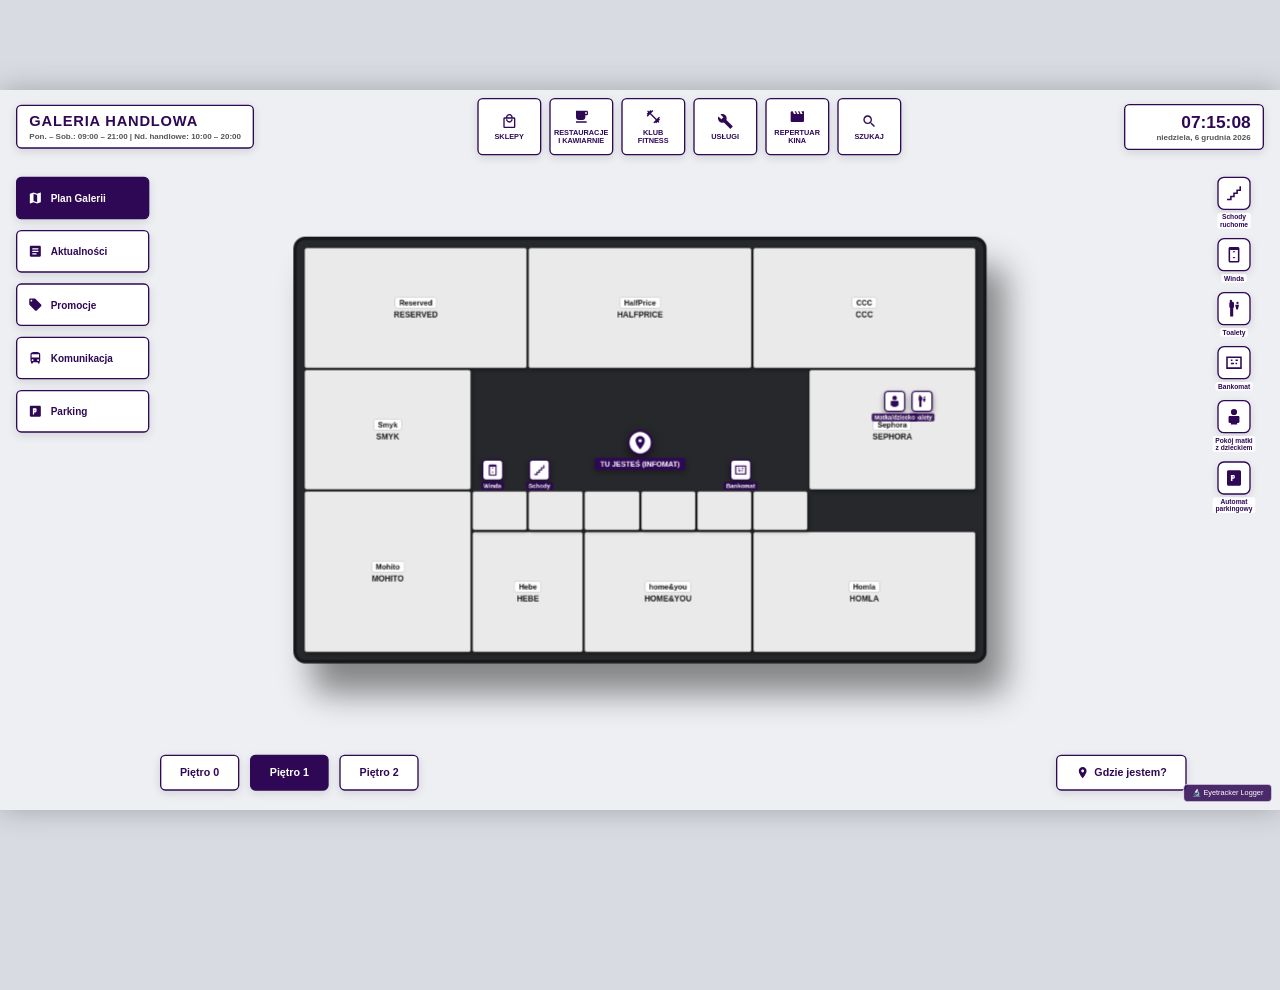
==== commit d89730d3: "Many important new features - More bus lines and bus stops - More movies - Fixed aspect ratio - More" ====
--- a/implementacja_A/index.html
+++ b/implementacja_A/index.html
@@ -34,16 +34,10 @@
           </div>
         </div>
 
-        <!-- PŁYWAJĄCA CHMURKA AKCJI PO KLIKNIĘCIU SKLEPU -->
-        <div id="store-action-bubble" class="action-bubble hidden" data-aoi="store_actions_bubble">
-          <span id="bubble-store-name" class="bubble-title">Sklep</span>
-          <div class="bubble-buttons">
-            <button id="btn-show-route" class="bubble-btn" data-aoi="btn_bubble_route">Pokaż drogę</button>
-            <button id="btn-show-modal" class="bubble-btn" data-aoi="btn_bubble_info">O sklepie</button>
-          </div>
-        </div>
-      </div>
-    </div>
+      </div>
+    </div>
+
+    <div id="route-blocker-overlay" class="route-blocker hidden" data-aoi="route_interaction_blocker"></div>
 
     <!-- PŁYWAJĄCY PRZYCISK "OK" PODCZAS AKTYWNEJ TRASY -->
     <div id="route-dismiss-container" class="route-dismiss-box hidden" data-aoi="route_dismiss_box">
@@ -51,6 +45,25 @@
         <span class="ok-check">✓</span>
         <span class="ok-label">OK — ZAMKNIJ TRASĘ</span>
       </button>
+    </div>
+
+    <!-- PŁYWAJĄCY DYMEK AKCJI W PIONIE (2D SCREEN SPACE) -->
+    <div id="store-action-bubble" class="action-bubble-2d hidden" data-aoi="store_actions_bubble">
+      <!-- Góra dymka: logo i nazwa sklepu -->
+      <div class="bubble-header-2d">
+        <div id="bubble-store-logo" class="bubble-logo-box-2d">LOGO</div>
+        <div class="bubble-title-group-2d">
+          <span id="bubble-store-name" class="bubble-title-2d">Nazwa Sklepu</span>
+          <span id="bubble-store-cat-floor" class="bubble-subtitle-2d">Poziom 1 • Moda</span>
+        </div>
+      </div>
+      <!-- Dół dymka: przyciski Pokaż drogę i O sklepie -->
+      <div class="bubble-buttons-2d">
+        <button id="btn-show-route" class="bubble-btn-2d primary" data-aoi="btn_bubble_route">Pokaż drogę</button>
+        <button id="btn-show-modal" class="bubble-btn-2d secondary" data-aoi="btn_bubble_info">O sklepie</button>
+      </div>
+      <!-- Dzióbek wskazujący na sklep -->
+      <div class="bubble-arrow-2d"></div>
     </div>
 
     <!-- PŁYWAJĄCY BANER PRZEJŚCIA MIĘDZY PIĘTRAMI -->
@@ -399,7 +412,7 @@
               </div>
               <div class="transit-box stops-box">
                 <h3 class="transit-box-title">POBLISKIE PRZYSTANKI (FILTRUJ)</h3>
-                <div class="transit-stops-list" id="transit-stops-list" data-aoi="transit_stops_list"></div>
+                <div class="transit-stops-list custom-scrollbar" id="transit-stops-list" data-aoi="transit_stops_list"></div>
               </div>
             </div>
 
--- a/implementacja_A/css/style.css
+++ b/implementacja_A/css/style.css
@@ -18,6 +18,12 @@
   --building-bg: #27282b;
   --store-bg: #EAEAEA;
   --store-selected: #D32F2F;
+    /* === Scrollbar: szeroki, prostokątny, ciemne tło === */
+  --scrollbar-width: 60px;
+  --scrollbar-track: #1A1A1D;              /* ciemne tło toru (bliżej --building-bg) */
+  --scrollbar-track-border: #2E0854;       /* akcent lewej krawędzi */
+  --scrollbar-thumb: #5A2A9E;              /* jaśniejszy fiolet na ciemnym tle – widoczny */
+  --scrollbar-thumb-active: #7B3FD1;       /* akcent przy przeciąganiu */
 }
 
 * {
@@ -29,10 +35,13 @@
 }
 
 html, body {
-  width: 100%;
-  height: 100%;
+  width: 100vw;
+  height: 100vh;
   overflow: hidden;
-  background-color: var(--bg-app);
+  background-color: #D8DCE2;
+  display: flex;
+  align-items: center;
+  justify-content: center;
   font-family: -apple-system, BlinkMacSystemFont, "Segoe UI", Roboto, Arial, sans-serif;
   color: var(--primary-purple);
 }
@@ -40,11 +49,58 @@
 #kiosk-app {
   width: 1920px;
   height: 1080px;
-  max-width: 100vw;
-  max-height: 100vh;
+  aspect-ratio: 16 / 9;
+  flex-shrink: 0;
   position: relative;
   background-color: var(--bg-app);
   overflow: hidden;
+  box-shadow: 0 0 40px rgba(0, 0, 0, 0.25);
+  transform-origin: center center;
+}
+
+/* === KONTENER ZE SCROLLBAREM === */
+.scroll-container {
+  overflow-y: scroll;                      /* zawsze widoczny */
+  overflow-x: hidden;
+  scrollbar-color: var(--scrollbar-thumb) var(--scrollbar-track);
+  scrollbar-gutter: stable;
+  -webkit-overflow-scrolling: touch;
+}
+
+/* === WEBKIT: Edge / Chrome / Safari / Opera === */
+.scroll-container::-webkit-scrollbar {
+  width: var(--scrollbar-width);
+  height: var(--scrollbar-width);
+}
+
+.scroll-container::-webkit-scrollbar-track {
+  background: var(--scrollbar-track);
+  border-left: var(--border-width) solid var(--scrollbar-track-border);
+  border-radius: 0;                        /* prostokątny */
+}
+
+.scroll-container::-webkit-scrollbar-thumb {
+  background: var(--scrollbar-thumb);
+  border-radius: 4px;                      /* ledwo zaokrąglony – prostokątny */
+  border: 6px solid var(--scrollbar-track);/* odstęp od toru, ale wciąż prostokąt */
+  background-clip: padding-box;
+  min-height: 100px;                       /* wygodny do chwytania palcem */
+  /* BRAK :hover */
+}
+
+.scroll-container::-webkit-scrollbar-thumb:active {
+  background: var(--scrollbar-thumb-active);
+  background-clip: padding-box;
+}
+
+.scroll-container::-webkit-scrollbar-corner {
+  background: var(--scrollbar-track);
+}
+
+.scroll-container::-webkit-scrollbar-button {
+  display: none;
+  height: 0;
+  width: 0;
 }
 
 /* ========================================================
@@ -62,6 +118,7 @@
   overflow: hidden;
   cursor: grab;
   z-index: 10;
+  touch-action: none;
 }
 
 #map-viewport:active {
@@ -1235,13 +1292,29 @@
   line-height: 1.6;
 }
 
-/* PRZYCISK OK DLA TRASY */
+
+/* ========================================================
+   WARSTWA BLOKUJĄCA INTERAKCJĘ PODCZAS TRASY
+   ======================================================== */
+.route-blocker {
+  position: absolute;
+  inset: 0;
+  z-index: 140; /* Ponad mapą, nagłówkiem i menu, ale pod przyciskiem OK */
+  background: rgba(0, 0, 0, 0.15); /* Dyskretne wyszarzenie tła */
+  cursor: not-allowed;
+  pointer-events: auto; /* Przechwytuje i blokuje wszystkie kliknięcia */
+}
+
+.route-blocker.hidden {
+  display: none !important;
+}
+
 .route-dismiss-box {
   position: absolute;
   bottom: 100px;
   left: 50%;
   transform: translateX(-50%);
-  z-index: 150;
+  z-index: 170;
   animation: bounceIn 0.3s ease-out;
 }
 
@@ -1306,52 +1379,138 @@
   height: 24px;
 }
 
-.action-bubble {
-  position: absolute;
-  top: 20px;
-  left: 50%;
-  transform: translateX(-50%) translateZ(40px);
-  background: var(--bg-button);
+/* ========================================================
+   PIONOWY DYMEK AKCJI SKLEPU W PRZESTRZENI 2D (POZA 3D)
+   ======================================================== */
+.action-bubble-2d {
+  position: absolute;
+  z-index: 130; /* Ponad mapą i podłożem */
+  background: #FFFFFF;
   border: 3px solid var(--primary-purple);
   border-radius: 12px;
-  padding: 10px 16px;
-  box-shadow: 0 10px 30px rgba(0,0,0,0.45);
-  display: flex;
-  flex-direction: column;
-  align-items: center;
+  padding: 14px 16px;
+  box-shadow: 0 12px 35px rgba(46, 8, 84, 0.28);
+  display: flex;
+  flex-direction: column;
+  gap: 12px;
+  min-width: 270px;
+  max-width: 340px;
+  pointer-events: auto;
+  /* Domyślne wyśrodkowanie ponad wskazanym punktem */
+  transform: translate(-50%, -100%);
+  animation: popInBubble 0.18s cubic-bezier(0.18, 0.89, 0.32, 1.28);
+}
+
+.action-bubble-2d.hidden {
+  display: none !important;
+}
+
+@keyframes popInBubble {
+  from { opacity: 0; transform: translate(-50%, -90%) scale(0.92); }
+  to { opacity: 1; transform: translate(-50%, -100%) scale(1); }
+}
+
+/* Góra dymka: logo po lewej, obok nazwa i piętro */
+.bubble-header-2d {
+  display: flex;
+  align-items: center;
+  gap: 12px;
+  border-bottom: 2px solid #F0F0F0;
+  padding-bottom: 8px;
+}
+
+.bubble-logo-box-2d {
+  width: 50px;
+  height: 42px;
+  background: #F8F8FA;
+  border: 1px solid #CCC;
+  border-radius: 6px;
+  display: flex;
+  align-items: center;
+  justify-content: center;
+  font-size: 10px;
+  font-weight: 800;
+  color: #333;
+  text-align: center;
+  padding: 2px;
+  text-transform: uppercase;
+  flex-shrink: 0;
+}
+
+.bubble-title-group-2d {
+  display: flex;
+  flex-direction: column;
+  overflow: hidden;
+}
+
+.bubble-title-2d {
+  font-size: 16px;
+  font-weight: 800;
+  color: var(--primary-purple);
+  white-space: nowrap;
+  overflow: hidden;
+  text-overflow: ellipsis;
+  line-height: 1.2;
+}
+
+.bubble-subtitle-2d {
+  font-size: 12px;
+  font-weight: 600;
+  color: #666666;
+  margin-top: 2px;
+}
+
+/* Dół dymka: przyciski */
+.bubble-buttons-2d {
+  display: flex;
   gap: 8px;
-  z-index: 80;
-}
-
-.action-bubble.hidden {
-  display: none !important;
-}
-
-.bubble-title {
-  font-size: 15px;
-  font-weight: 800;
-  color: var(--primary-purple);
-}
-
-.bubble-buttons {
-  display: flex;
-  gap: 8px;
-}
-
-.bubble-btn {
-  background: var(--bg-button);
+}
+
+.bubble-btn-2d {
+  flex: 1;
+  height: 40px;
+  border-radius: 6px;
+  font-size: 13px;
+  font-weight: 800;
+  cursor: pointer;
+  display: flex;
+  align-items: center;
+  justify-content: center;
+  transition: all 0.12s ease;
+}
+
+.bubble-btn-2d.primary {
+  background: var(--primary-purple);
   border: 2px solid var(--primary-purple);
-  border-radius: 6px;
-  color: var(--primary-purple);
-  font-size: 13px;
-  font-weight: 700;
-  padding: 6px 14px;
-  cursor: pointer;
-}
-
-.bubble-btn:active {
+  color: #FFFFFF;
+}
+
+.bubble-btn-2d.primary:active {
+  background: #1B0333;
+}
+
+.bubble-btn-2d.secondary {
+  background: #FFFFFF;
+  border: 2px solid var(--primary-purple);
+  color: var(--primary-purple);
+}
+
+.bubble-btn-2d.secondary:active {
   background: var(--primary-purple);
   color: #FFFFFF;
+}
+
+/* Dzióbek dymka */
+.bubble-arrow-2d {
+  position: absolute;
+  bottom: -9px;
+  left: 50%;
+  transform: translateX(-50%);
+  width: 0;
+  height: 0;
+  border-left: 9px solid transparent;
+  border-right: 9px solid transparent;
+  border-top: 9px solid var(--primary-purple);
 }
 
 .modal-backdrop {
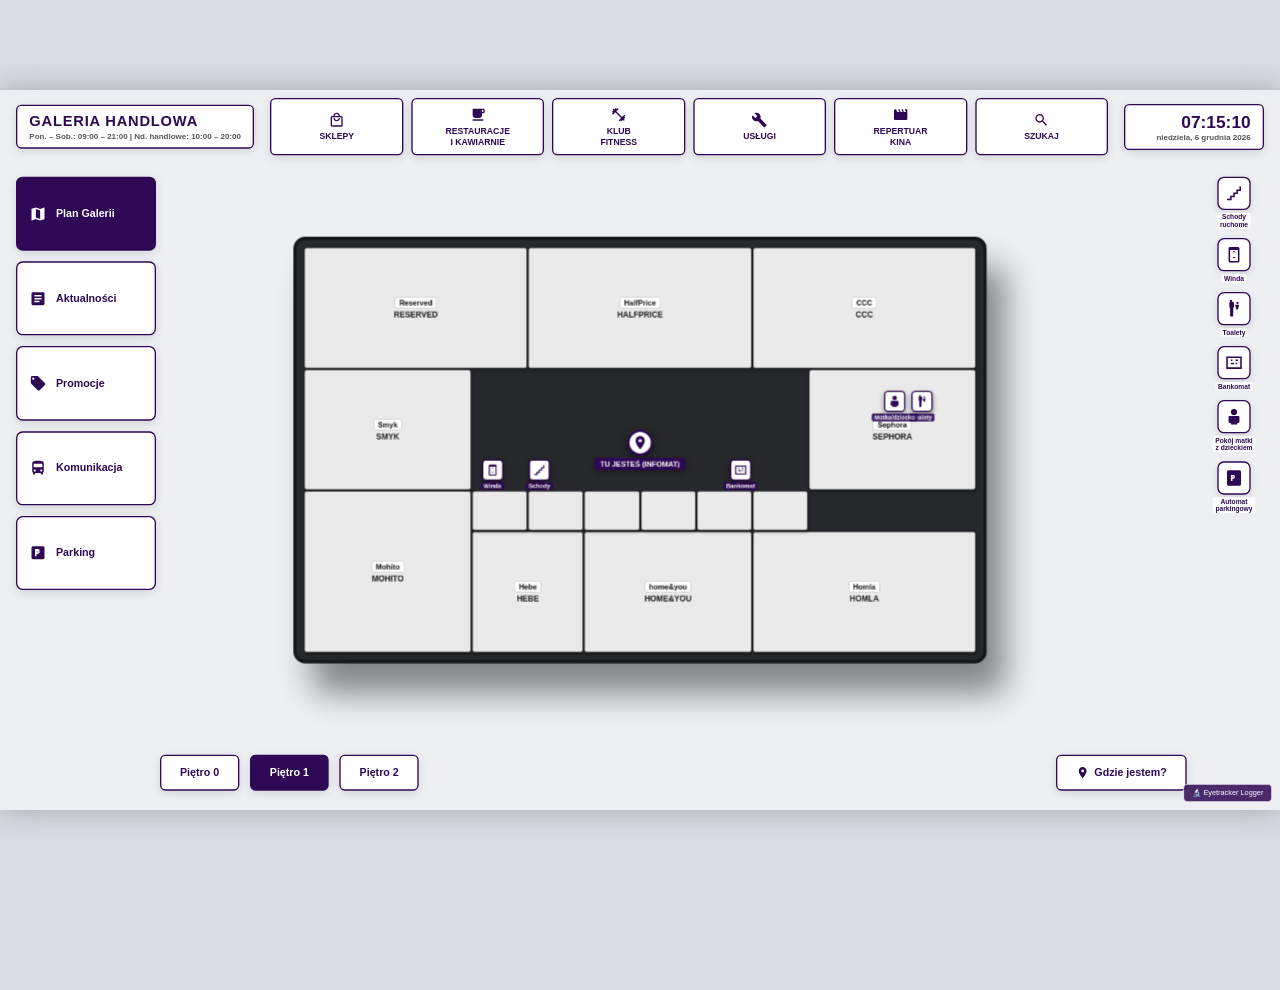
==== commit 668bc974: "Some fixes (I think) i have no idea what's happening anymore" ====
--- a/implementacja_A/index.html
+++ b/implementacja_A/index.html
@@ -56,6 +56,18 @@
           <span id="bubble-store-name" class="bubble-title-2d">Nazwa Sklepu</span>
           <span id="bubble-store-cat-floor" class="bubble-subtitle-2d">Poziom 1 • Moda</span>
         </div>
+      </div>
+      <!-- ROZSZERZANA SEKCJA ZE SZCZEGÓŁAMI SKLEPU (DOMYŚLNIE UKRYTA) -->
+      <div id="bubble-expanded-details" class="bubble-details-panel hidden" data-aoi="bubble_expanded_details">
+        <div class="bubble-detail-row">
+          <strong>Godziny otwarcia:</strong> <span>09:00 – 21:00</span>
+        </div>
+        <div class="bubble-detail-row">
+          <strong>Telefon:</strong> <span>+48 58 777 00 00</span>
+        </div>
+        <p id="bubble-store-desc" class="bubble-detail-desc">
+          Salon oferuje szeroki asortyment produktów wiodących marek. Lokal przystosowany dla osób z niepełnosprawnościami.
+        </p>
       </div>
       <!-- Dół dymka: przyciski Pokaż drogę i O sklepie -->
       <div class="bubble-buttons-2d">
@@ -510,32 +522,6 @@
       </div>
     </div>
 
-    <!-- OKNO MODALNE ZE SZCZEGÓŁAMI SKLEPU -->
-    <div id="store-modal" class="modal-backdrop hidden" data-aoi="modal_store_details">
-      <div class="modal-window">
-        <header class="modal-header">
-          <h2 id="modal-store-name">Nazwa Sklepu</h2>
-          <button id="btn-close-modal" class="modal-close" data-aoi="btn_close_modal">✕</button>
-        </header>
-        <div class="modal-body">
-          <div class="modal-logo-wrapper">
-            <div id="modal-store-logo" class="modal-logo-box">LOGO</div>
-          </div>
-          <div class="modal-info-list">
-            <p><strong>Kategoria:</strong> <span id="modal-store-cat">Moda</span></p>
-            <p><strong>Lokalizacja:</strong> <span id="modal-store-floor">Poziom 1</span></p>
-            <p><strong>Godziny otwarcia:</strong> 09:00 – 21:00</p>
-            <p><strong>Telefon:</strong> +48 58 777 00 00</p>
-            <p class="modal-desc">Sklep oferuje szeroki asortyment produktów wiodących marek. Lokal w pełni przystosowany dla osób niepełnosprawnych.</p>
-          </div>
-        </div>
-        <footer class="modal-actions">
-          <button id="modal-btn-route" class="kiosk-action-btn" data-aoi="btn_modal_show_route">Nawiguj do sklepu</button>
-          <button id="modal-btn-close-bottom" class="kiosk-action-btn secondary" data-aoi="btn_modal_close">Zamknij</button>
-        </footer>
-      </div>
-    </div>
-
     <!-- PŁYWAJĄCY PANEL DLA BADACZA (EYETRACKER CSV) -->
     <div id="researcher-dock">
       <button id="btn-toggle-researcher" class="dock-btn">🔬 Eyetracker Logger</button>
--- a/implementacja_A/css/style.css
+++ b/implementacja_A/css/style.css
@@ -370,6 +370,8 @@
 }
 
 .top-nav {
+  flex: 1;
+  margin: 0 24px;
   display: flex;
   gap: 12px;
   align-items: center;
@@ -377,7 +379,8 @@
 }
 
 .top-square-btn {
-  width: 96px;
+  flex: 1;
+  min-width: 150px;
   height: 86px;
   background: var(--bg-button);
   border: var(--border-width) solid var(--primary-purple);
@@ -390,7 +393,7 @@
   justify-content: center;
   align-items: center;
   text-align: center;
-  padding: 4px;
+  padding: 6px 10px;
   transition: all 0.15s ease-in-out;
 }
 
@@ -410,9 +413,9 @@
 }
 
 .top-square-btn .label {
-  font-size: 11px;
-  font-weight: 700;
-  line-height: 1.15;
+  font-size: 13px;
+  font-weight: 800;
+  line-height: 1.2;
   text-transform: uppercase;
 }
 
@@ -461,28 +464,44 @@
   z-index: 100;
 }
 
+.side-panel-left {
+  position: absolute;
+  top: 130px;
+  left: 24px;
+  width: 210px;
+  height: 620px;
+  display: flex;
+  flex-direction: column;
+  justify-content: space-between;
+  gap: 16px;
+  background: transparent;
+  border: none;
+  pointer-events: none;
+  z-index: 100;
+}
+
 .side-btn {
   width: 100%;
-  height: 64px;
+  flex: 1;
   background: var(--bg-button);
   border: var(--border-width) solid var(--primary-purple);
-  border-radius: 8px;
+  border-radius: 10px;
   color: var(--primary-purple);
   box-shadow: 0 4px 14px rgba(0,0,0,0.12);
-  font-size: 15px;
-  font-weight: 700;
-  display: flex;
-  align-items: center;
-  gap: 12px;
-  padding: 0 16px;
+  font-size: 16px;
+  font-weight: 800;
+  display: flex;
+  align-items: center;
+  gap: 14px;
+  padding: 0 18px;
   cursor: pointer;
   pointer-events: auto;
   transition: all 0.15s ease;
 }
 
 .side-btn .side-icon {
-  width: 22px;
-  height: 22px;
+  width: 26px;
+  height: 26px;
   display: flex;
   align-items: center;
   justify-content: center;
@@ -490,8 +509,8 @@
 }
 
 .side-btn .side-icon svg {
-  width: 22px;
-  height: 22px;
+  width: 26px;
+  height: 26px;
 }
 
 .side-btn:active,
@@ -1403,6 +1422,67 @@
 
 .action-bubble-2d.hidden {
   display: none !important;
+}
+
+.action-bubble-2d.expanded {
+  min-width: 340px;
+  max-width: 400px;
+}
+
+.bubble-close-details {
+  margin-left: auto;
+  background: none;
+  border: none;
+  font-size: 18px;
+  font-weight: 900;
+  color: var(--primary-purple);
+  cursor: pointer;
+  padding: 2px 6px;
+}
+
+.bubble-close-details.hidden {
+  display: none !important;
+}
+
+.bubble-details-panel {
+  display: flex;
+  flex-direction: column;
+  gap: 6px;
+  background: #F7F7FA;
+  border: 1px solid #E0DCE8;
+  border-radius: 8px;
+  padding: 10px 12px;
+  font-size: 13px;
+  color: #333333;
+  animation: fadeInDetails 0.15s ease-out;
+}
+
+.bubble-details-panel.hidden {
+  display: none !important;
+}
+
+@keyframes fadeInDetails {
+  from { opacity: 0; transform: translateY(-4px); }
+  to { opacity: 1; transform: translateY(0); }
+}
+
+.bubble-detail-row {
+  display: flex;
+  justify-content: space-between;
+  gap: 8px;
+}
+
+.bubble-detail-row strong {
+  color: var(--primary-purple);
+}
+
+.bubble-detail-desc {
+  margin-top: 4px;
+  padding-top: 6px;
+  border-top: 1px dashed #CCCCCC;
+  font-size: 12px;
+  line-height: 1.4;
+  color: #555555;
 }
 
 @keyframes popInBubble {
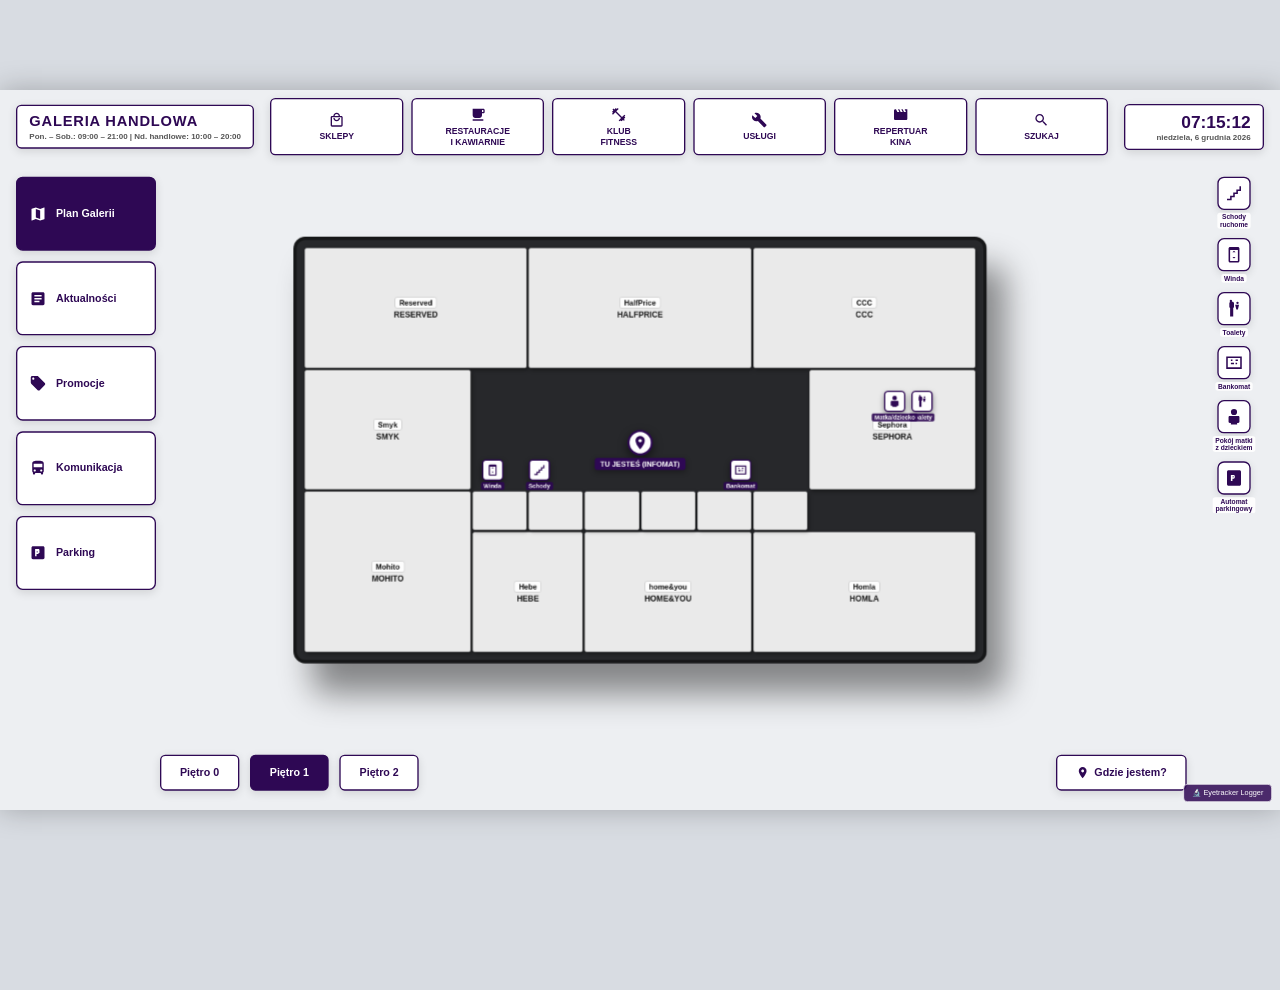
==== commit 7b746a27: "Version final final" ====
--- a/implementacja_A/index.html
+++ b/implementacja_A/index.html
@@ -56,6 +56,7 @@
           <span id="bubble-store-name" class="bubble-title-2d">Nazwa Sklepu</span>
           <span id="bubble-store-cat-floor" class="bubble-subtitle-2d">Poziom 1 • Moda</span>
         </div>
+        <button id="btn-close-bubble" class="bubble-close-x" title="Zamknij i odznacz sklep" data-aoi="btn_close_bubble">✕</button>
       </div>
       <!-- ROZSZERZANA SEKCJA ZE SZCZEGÓŁAMI SKLEPU (DOMYŚLNIE UKRYTA) -->
       <div id="bubble-expanded-details" class="bubble-details-panel hidden" data-aoi="bubble_expanded_details">
--- a/implementacja_A/css/style.css
+++ b/implementacja_A/css/style.css
@@ -1444,6 +1444,31 @@
   display: none !important;
 }
 
+.bubble-close-x {
+  margin-left: auto;
+  align-self: flex-start;
+  width: 30px;
+  height: 30px;
+  background: #F4F1F8;
+  border: 2px solid var(--primary-purple);
+  border-radius: 6px;
+  font-size: 16px;
+  font-weight: 900;
+  line-height: 1;
+  color: var(--primary-purple);
+  display: flex;
+  align-items: center;
+  justify-content: center;
+  cursor: pointer;
+  flex-shrink: 0;
+  transition: all 0.12s ease;
+}
+
+.bubble-close-x:active {
+  background: var(--primary-purple);
+  color: #FFFFFF;
+}
+
 .bubble-details-panel {
   display: flex;
   flex-direction: column;
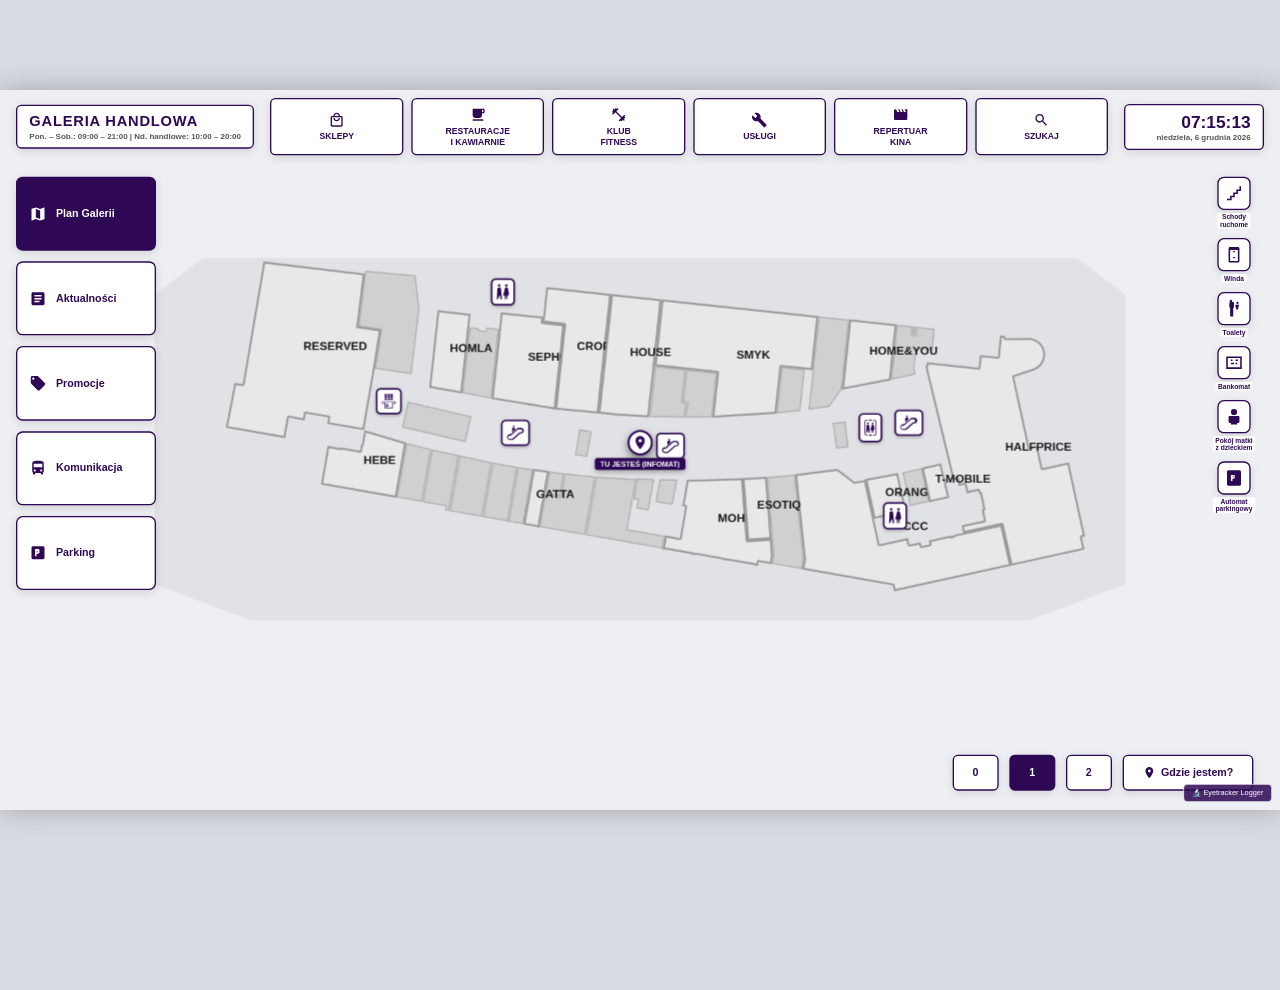
==== commit 46a41515: "Przebudowa" ====
--- a/implementacja_A/index.html
+++ b/implementacja_A/index.html
@@ -13,14 +13,25 @@
       <div id="map-stage">
         <div id="building-base">
           <div id="corridor-layer" class="corridor-layer"></div>
-          <div id="stores-puzzle-grid" class="puzzle-grid"></div>
+          <div id="stores-puzzle-grid" class="puzzle-grid" style="display:none;"></div>
+<div id="stores-puzzle-grid" class="puzzle-grid" style="display:none;"></div>
+<svg id="stores-svg" class="stores-svg" viewBox="0 0 842 595" preserveAspectRatio="xMidYMid meet">
+  <defs>
+    <filter id="shadow" x="-20%" y="-20%" width="140%" height="140%">
+      <feDropShadow dx="0" dy="2" stdDeviation="3" flood-opacity="0.3" />
+    </filter>
+  </defs>
+  <g id="stores-svg-layer"></g>
+</svg>
           <div id="map-amenities-layer" class="amenities-layer"></div>
 
-          <svg id="nav-path-svg" class="nav-overlay" viewBox="0 0 1000 700">
-            <defs>
+<svg id="nav-path-svg" class="nav-overlay" viewBox="0 0 842 595">            <defs>
               <marker id="arrow" viewBox="0 0 10 10" refX="5" refY="5" markerWidth="6" markerHeight="6" orient="auto-start-reverse">
                 <path d="M 0 0 L 10 5 L 0 10 z" fill="#D32F2F" />
               </marker>
+              <clipPath id="corridor-clip">
+      <!-- To jest dynamicznie wstrzykiwane przez JS -->
+    </clipPath>
             </defs>
             <path id="route-line" d="" fill="none" stroke="#D32F2F" stroke-width="6" stroke-dasharray="10 8" />
           </svg>
@@ -90,9 +101,9 @@
     <!-- DOLNE STEROWANIE PIĘTRAMI -->
     <footer id="bottom-controls" data-aoi="floor_controls">
       <div class="floor-group">
-        <button class="floor-btn" data-floor="0" data-aoi="btn_floor_0">Piętro 0</button>
-        <button class="floor-btn active" data-floor="1" data-aoi="btn_floor_1">Piętro 1</button>
-        <button class="floor-btn" data-floor="2" data-aoi="btn_floor_2">Piętro 2</button>
+        <button class="floor-btn" data-floor="0" data-aoi="btn_floor_0">0</button>
+        <button class="floor-btn active" data-floor="1" data-aoi="btn_floor_1">1</button>
+        <button class="floor-btn" data-floor="2" data-aoi="btn_floor_2">2</button>
       </div>
       <button id="btn-where-am-i" class="where-btn" data-aoi="btn_where_am_i">
         <span class="where-icon">
--- a/implementacja_A/css/style.css
+++ b/implementacja_A/css/style.css
@@ -137,12 +137,36 @@
 #building-base {
   width: 100%;
   height: 100%;
-  background: var(--building-bg);
-  border: 5px solid #161718;
-  border-radius: 18px;
-  box-shadow: 28px 45px 50px var(--shadow-dark);
   position: relative;
   overflow: hidden;
+  isolation: isolate;
+}
+
+#building-base::before {
+  content: "";
+  position: absolute;
+  width: 140%;
+  height: 85%;
+  left: -20%;
+  top: 5%;
+  opacity: 0.1;
+  clip-path: polygon(
+    5% 0,
+    95% 0,
+    100% 10%,
+    100% 90%,
+    90% 100%,
+    10% 100%,
+    0 90%,
+    0 10%
+  );
+
+  background: #757575;
+  background-position: center;
+  background-size: 100% 100%;
+  background-repeat: no-repeat;
+
+  z-index: -1;
 }
 
 .corridor-layer {
@@ -277,8 +301,8 @@
 
 .infomat-pin {
   position: absolute;
+  left: 50%;
   top: 50%;
-  left: 50%;
   transform: translate(-50%, -50%) translateZ(16px);
   display: flex;
   flex-direction: column;
@@ -317,9 +341,11 @@
 
 .nav-overlay {
   position: absolute;
-  inset: 0;
-  width: 100%;
-  height: 100%;
+  width: 180%;      /* to samo co .stores-svg */
+  height: 180%;
+  left: -40%;
+  top: -40%;
+  overflow: visible;
   pointer-events: none;
   z-index: 30;
 }
@@ -585,14 +611,13 @@
 #bottom-controls {
   position: absolute;
   bottom: 24px;
-  left: 240px;
-  right: 140px;
+  right: 40px; /* Odstęp od prawej krawędzi */
   height: 64px;
   background: transparent;
   border: none;
   display: flex;
   align-items: center;
-  justify-content: space-between;
+  gap: 16px; /* Odstęp między przyciskami pięter a "Gdzie jestem" */
   pointer-events: none;
   z-index: 100;
 }
@@ -2562,4 +2587,145 @@
   font-size: 12px;
   font-weight: 800;
   color: var(--primary-purple);
+}
+
+/* ==== SVG MAPA SKLEPÓW (PIĘTRO 0) ==== */
+.stores-svg {
+  position: absolute;
+  inset: 12px;
+  width: calc(100% - 24px);
+  height: calc(100% - 24px);
+  z-index: 10;
+  overflow: visible;
+}
+
+.shop-rect {
+  fill: var(--store-bg, #E8E8E8);
+  stroke: #bfbfbf;
+  stroke-width: 1.5;
+  cursor: pointer;
+  transition: fill 0.15s ease, stroke 0.15s ease;
+  filter: drop-shadow(2px 3px 3px rgba(0,0,0,0.35));
+}
+
+.shop-rect:hover {
+  fill: #F0E6FF;
+  stroke: var(--primary-purple, #2E0854);
+  stroke-width: 2;
+}
+
+.shop-rect.selected {
+  fill: var(--store-selected, #D32F2F);
+  stroke: #8B0000;
+  stroke-width: 3;
+  filter: drop-shadow(0 0 12px rgba(211, 47, 47, 0.9));
+}
+
+.shop-label {
+  font-size: 13px;
+  font-weight: 800;
+  fill: #1a1a1a;
+  text-transform: uppercase;
+  pointer-events: none;
+  user-select: none;
+}
+
+.shop-rect.selected + .shop-label,
+.shop-rect.selected ~ .shop-label {
+  fill: #FFFFFF;
+}
+
+/* Małe sklepy – etykieta tylko po zaznaczeniu (opcjonalnie) */
+.small-shop + .shop-label {
+  display: none;
+}
+
+.stores-svg {
+  position: absolute;
+  inset: 12px;
+  width: calc(100% - 24px);
+  height: calc(100% - 24px);
+  z-index: 10;
+  overflow: visible;
+}
+
+.shop-polygon {
+  fill: #E8E8E8;
+  stroke: #999;
+  stroke-width: 1.5;
+  cursor: pointer;
+  transition: fill 0.15s ease, stroke 0.15s ease;
+}
+
+.shop-polygon:hover {
+  fill: #F0E6FF;
+  stroke: #2E0854;
+  stroke-width: 2;
+}
+
+.shop-polygon.selected {
+  fill: #D32F2F;
+  stroke: #8B0000;
+  stroke-width: 3;
+  filter: drop-shadow(0 0 10px rgba(211, 47, 47, 0.9));
+}
+
+.empty-shop {
+  fill: #D0D0D0;
+  stroke: #B0B0B0;
+  stroke-width: 1;
+  pointer-events: none;
+}
+
+.shop-label {
+  font-size: 9px;
+  font-weight: 800;
+  fill: #1a1a1a;
+  text-transform: uppercase;
+  pointer-events: none;
+  user-select: none;
+}
+
+.shop-label.selected {
+  fill: #FFFFFF;
+}
+
+.facility-bg {
+  fill: #FFFFFF;
+  stroke: #2E0854; /* Twój firmowy fiolet */
+  stroke-width: 4;
+  filter: url(#shadow);
+}
+
+.facility-bubble {
+  fill: #FFFFFF;
+  stroke: #2E0854;
+  stroke-width: 2.5;
+  filter: drop-shadow(0 2px 3px rgba(0,0,0,0.3));
+}
+
+.facility-icon-group {
+  transform-box: fill-box;
+  transform-origin: center;
+  transform: scale(0.5); /* dostosuj: 0.3 = 30% rozmiaru, 0.5 = 50%, itd. */
+}
+
+.stores-svg {
+  position: absolute;
+  width: 180%;
+  height: 180%;
+  left: -40%;
+  top: -40%;
+  overflow: visible;
+  z-index: 10;
+}
+
+#building-base {
+  /* ... to co masz ... */
+  overflow: visible;   /* ZMIEŃ z hidden na visible */
+}
+
+#map-viewport {
+  /* ... to co masz ... */
+  overflow: hidden;    /* to zostaw – żeby nie wyciekało poza kiosk */
 }
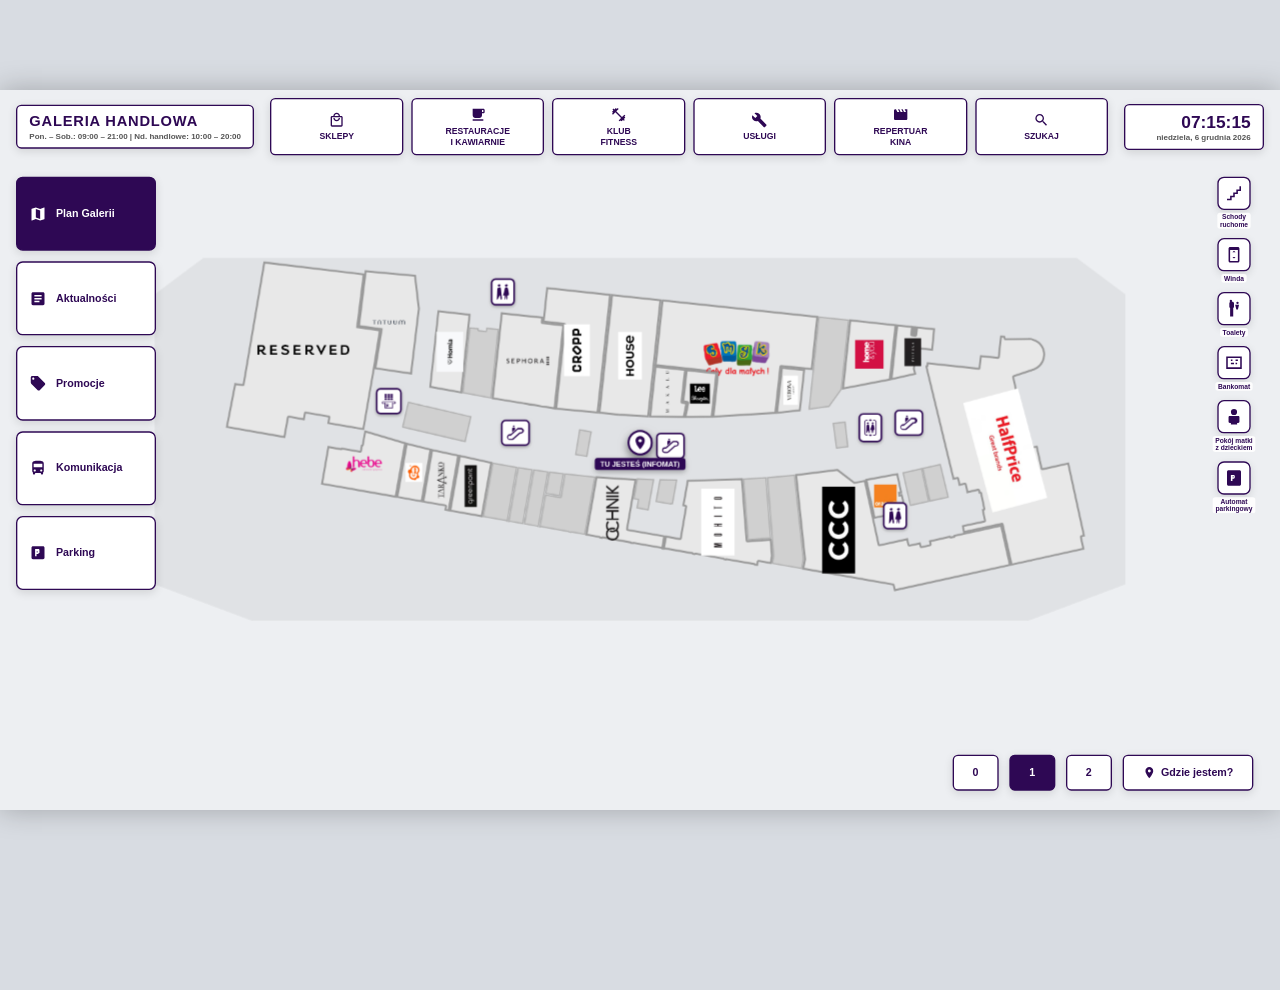
==== commit 5e7b2003: ""Usunięto" logger" ====
--- a/implementacja_A/index.html
+++ b/implementacja_A/index.html
@@ -535,7 +535,7 @@
     </div>
 
     <!-- PŁYWAJĄCY PANEL DLA BADACZA (EYETRACKER CSV) -->
-    <div id="researcher-dock">
+    <div id="researcher-dock" style="visibility: hidden;">
       <button id="btn-toggle-researcher" class="dock-btn">🔬 Eyetracker Logger</button>
       <div id="researcher-menu" class="dock-menu hidden">
         <h4>Panel Rejestracji GP3 HD</h4>
--- a/implementacja_A/css/style.css
+++ b/implementacja_A/css/style.css
@@ -103,6 +103,26 @@
   width: 0;
 }
 
+/* WŁASNY SUWAK PRZEWIJANIA (Z PRAWEJ STRONY) */
+.custom-scrollbar::-webkit-scrollbar {
+  width: 14px;
+}
+
+.custom-scrollbar::-webkit-scrollbar-track {
+  background: #EEEEEE;
+  border-radius: 8px;
+}
+
+.custom-scrollbar::-webkit-scrollbar-thumb {
+  background: var(--primary-purple);
+  border-radius: 8px;
+  border: 3px solid #EEEEEE;
+}
+
+.custom-scrollbar::-webkit-scrollbar-thumb:hover {
+  background: var(--primary-purple-hover);
+}
+
 /* ========================================================
    PEŁNOEKRANOWA MAPA (POD SPODEM INTERFEJSU)
    ======================================================== */
@@ -138,7 +158,7 @@
   width: 100%;
   height: 100%;
   position: relative;
-  overflow: hidden;
+  overflow: visible;
   isolation: isolate;
 }
 
@@ -350,6 +370,8 @@
   z-index: 30;
 }
 
+
+
 /* ========================================================
    WISZĄCE KONTROLKI INTERFEJSU
    ======================================================== */
@@ -664,123 +686,6 @@
 .where-btn:active {
   background: var(--primary-purple) !important;
   color: #FFFFFF !important;
-}
-
-/* ========================================================
-   OKNO POZOSTAŁYCH EKRANÓW (MODUŁOWE)
-   ======================================================== */
-.module-window {
-  position: absolute;
-  top: 116px;
-  left: 240px;
-  right: 0;
-  bottom: 0;
-  background: #FFFFFF;
-  border-top: 3px solid var(--primary-purple);
-  border-left: 3px solid var(--primary-purple);
-  box-shadow: -8px 8px 30px rgba(0, 0, 0, 0.18);
-  display: flex;
-  flex-direction: column;
-  z-index: 150;
-  overflow: hidden;
-  animation: slideInScreen 0.25s cubic-bezier(0.16, 1, 0.3, 1);
-}
-
-.module-window.hidden {
-  display: none !important;
-}
-
-@keyframes slideInScreen {
-  from { opacity: 0; transform: translateX(30px); }
-  to { opacity: 1; transform: translateX(0); }
-}
-
-.screen-close-red-x {
-  position: absolute;
-  top: 18px;
-  right: 28px;
-  width: 52px;
-  height: 52px;
-  background: #D32F2F;
-  border: 2px solid #8B0000;
-  border-radius: 8px;
-  color: #FFFFFF;
-  font-size: 28px;
-  font-weight: 900;
-  line-height: 1;
-  display: flex;
-  align-items: center;
-  justify-content: center;
-  cursor: pointer;
-  box-shadow: 0 4px 14px rgba(211, 47, 47, 0.4);
-  transition: all 0.15s ease;
-  z-index: 160;
-}
-
-.screen-close-red-x:hover {
-  background: #B71C1C;
-  transform: scale(1.05);
-}
-
-.screen-close-red-x:active {
-  background: #7F0000;
-  transform: scale(0.95);
-}
-
-.module-header {
-  padding: 20px 36px;
-  border-bottom: 2px solid #EEEEEE;
-  display: flex;
-  align-items: center;
-  background: #FFFFFF;
-}
-
-.module-title {
-  font-size: 30px;
-  font-weight: 900;
-  color: var(--primary-purple);
-  letter-spacing: 0.8px;
-  text-transform: uppercase;
-}
-
-.module-body {
-  flex: 1;
-  padding: 24px 32px 32px 32px;
-  overflow: hidden;
-  background: #FAFAFA;
-  position: relative;
-  display: flex;
-}
-
-.tab-view-content {
-  width: 100%;
-  height: 100%;
-  display: flex;
-  flex-direction: column;
-}
-
-.tab-view-content.hidden {
-  display: none !important;
-}
-
-/* WŁASNY SUWAK PRZEWIJANIA (Z PRAWEJ STRONY) */
-.custom-scrollbar::-webkit-scrollbar {
-  width: 14px;
-}
-
-.custom-scrollbar::-webkit-scrollbar-track {
-  background: #EEEEEE;
-  border-radius: 8px;
-}
-
-.custom-scrollbar::-webkit-scrollbar-thumb {
-  background: var(--primary-purple);
-  border-radius: 8px;
-  border: 3px solid #EEEEEE;
-}
-
-.custom-scrollbar::-webkit-scrollbar-thumb:hover {
-  background: var(--primary-purple-hover);
 }
 
 /* ========================================================
@@ -908,436 +813,6 @@
 }
 
 /* ========================================================
-   MODUŁ: KOMUNIKACJA (2 KOLUMNY)
-   ======================================================== */
-.transit-container {
-  display: flex;
-  gap: 24px;
-  height: 100%;
-  width: 100%;
-}
-
-.transit-col-left {
-  width: 48%;
-  display: flex;
-  flex-direction: column;
-  gap: 18px;
-  height: 100%;
-}
-
-.transit-col-right {
-  width: 52%;
-  display: flex;
-  flex-direction: column;
-  height: 100%;
-  background: #FFFFFF;
-  border: 2px solid var(--primary-purple);
-  border-radius: 12px;
-  padding: 20px;
-  box-shadow: 0 4px 16px rgba(0,0,0,0.06);
-}
-
-.transit-box {
-  background: #FFFFFF;
-  border: 2px solid var(--primary-purple);
-  border-radius: 12px;
-  padding: 16px;
-  box-shadow: 0 4px 16px rgba(0,0,0,0.06);
-  display: flex;
-  flex-direction: column;
-}
-
-.transit-box.lines-box {
-  flex: 1;
-  overflow: hidden;
-}
-
-.transit-box.stops-box {
-  height: 220px;
-}
-
-.transit-box-title {
-  font-size: 16px;
-  font-weight: 800;
-  color: var(--primary-purple);
-  margin-bottom: 12px;
-  border-bottom: 2px solid #EEEEEE;
-  padding-bottom: 6px;
-}
-
-.transit-lines-list {
-  flex: 1;
-  overflow-y: scroll;
-  padding-right: 8px;
-  display: flex;
-  flex-direction: column;
-  gap: 8px;
-}
-
-.transit-line-card {
-  display: flex;
-  align-items: center;
-  background: #F9F9F9;
-  border: 2px solid #E0E0E0;
-  border-radius: 8px;
-  padding: 10px 14px;
-  cursor: pointer;
-  transition: all 0.15s ease;
-}
-
-.transit-line-card.active {
-  border-color: var(--primary-purple);
-  background: rgba(46, 8, 84, 0.08);
-}
-
-.transit-line-num {
-  font-size: 18px;
-  font-weight: 900;
-  background: var(--primary-purple);
-  color: #FFFFFF;
-  padding: 4px 10px;
-  border-radius: 6px;
-  min-width: 48px;
-  text-align: center;
-  margin-right: 14px;
-}
-
-.transit-line-route {
-  display: flex;
-  align-items: center;
-  gap: 8px;
-  font-size: 15px;
-  font-weight: 700;
-  color: #222222;
-}
-
-.transit-route-stop {
-  color: #555555;
-  font-weight: 600;
-}
-
-.transit-route-arrow {
-  color: #D32F2F;
-  font-weight: 900;
-}
-
-.transit-route-dest {
-  color: var(--primary-purple);
-}
-
-/* Wybór przystanku w dolnej części */
-.transit-stops-list {
-  display: flex;
-  flex-direction: column;
-  gap: 8px;
-  overflow-y: auto;
-}
-
-.transit-stop-btn {
-  background: var(--bg-button);
-  border: 2px solid var(--primary-purple);
-  border-radius: 6px;
-  padding: 10px 14px;
-  color: var(--primary-purple);
-  font-size: 14px;
-  font-weight: 800;
-  cursor: pointer;
-  display: flex;
-  align-items: center;
-  justify-content: space-between;
-  transition: all 0.15s ease;
-}
-
-.transit-stop-btn.active {
-  background: var(--primary-purple);
-  color: #FFFFFF;
-}
-
-/* Prawa kolumna - rozkład */
-.transit-selected-header {
-  display: flex;
-  align-items: center;
-  gap: 16px;
-  border-bottom: 2px solid var(--primary-purple);
-  padding-bottom: 14px;
-  margin-bottom: 16px;
-}
-
-.transit-line-badge {
-  font-size: 28px;
-  font-weight: 900;
-  background: var(--primary-purple);
-  color: #FFFFFF;
-  padding: 8px 16px;
-  border-radius: 8px;
-}
-
-.transit-selected-info {
-  display: flex;
-  flex-direction: column;
-  gap: 4px;
-}
-
-.transit-sel-stop {
-  font-size: 15px;
-  font-weight: 700;
-  color: #555555;
-}
-
-.transit-sel-dest {
-  font-size: 20px;
-  font-weight: 800;
-  color: var(--primary-purple);
-}
-
-.transit-schedule-wrapper {
-  flex: 1;
-  overflow-y: scroll;
-  padding-right: 8px;
-}
-
-.schedule-table {
-  width: 100%;
-  border-collapse: collapse;
-}
-
-.schedule-table th {
-  background: var(--primary-purple);
-  color: #FFFFFF;
-  font-size: 15px;
-  font-weight: 800;
-  text-align: left;
-  padding: 10px 14px;
-}
-
-.schedule-table th.th-hour {
-  width: 110px;
-}
-
-.schedule-table td {
-  padding: 10px 14px;
-  border-bottom: 1px solid #E0E0E0;
-  font-size: 16px;
-}
-
-.schedule-table tr:nth-child(even) td {
-  background: #F9F9F9;
-}
-
-.td-hour {
-  font-weight: 800;
-  color: var(--primary-purple);
-  font-size: 18px;
-}
-
-.td-minutes {
-  font-weight: 700;
-  color: #333333;
-  letter-spacing: 2px;
-}
-
-/* ========================================================
-   MODUŁ: PARKING (2 KOLUMNY)
-   ======================================================== */
-.parking-container {
-  display: flex;
-  gap: 24px;
-  height: 100%;
-  width: 100%;
-}
-
-.parking-col-left {
-  width: 50%;
-  display: flex;
-  flex-direction: column;
-  gap: 20px;
-  height: 100%;
-}
-
-.parking-col-right {
-  width: 50%;
-  height: 100%;
-  display: flex;
-}
-
-.parking-card {
-  background: #FFFFFF;
-  border: 2px solid var(--primary-purple);
-  border-radius: 12px;
-  padding: 20px;
-  box-shadow: 0 4px 16px rgba(0,0,0,0.06);
-}
-
-.parking-card.pricing-card {
-  flex: 1.2;
-  display: flex;
-  flex-direction: column;
-}
-
-.parking-card.notices-card {
-  flex: 1;
-  display: flex;
-  flex-direction: column;
-}
-
-.parking-card.rules-card {
-  width: 100%;
-  height: 100%;
-  display: flex;
-  flex-direction: column;
-}
-
-.parking-card-title {
-  font-size: 18px;
-  font-weight: 800;
-  color: var(--primary-purple);
-  margin-bottom: 14px;
-  border-bottom: 2px solid #EEEEEE;
-  padding-bottom: 8px;
-}
-
-.pricing-table {
-  width: 100%;
-  border-collapse: collapse;
-}
-
-.pricing-table td {
-  padding: 10px 12px;
-  border-bottom: 1px solid #EEEEEE;
-  font-size: 15px;
-  font-weight: 600;
-  color: #333333;
-}
-
-.price-val {
-  text-align: right;
-  font-weight: 800;
-  font-size: 16px;
-  color: var(--primary-purple);
-}
-
-.price-val.free {
-  color: #2E7D32;
-}
-
-.price-val.promo {
-  color: #D32F2F;
-}
-
-.parking-notices-list {
-  list-style: none;
-  display: flex;
-  flex-direction: column;
-  gap: 10px;
-}
-
-.parking-notices-list li {
-  font-size: 14px;
-  color: #444444;
-  line-height: 1.45;
-  position: relative;
-  padding-left: 20px;
-}
-
-.parking-notices-list li::before {
-  content: "•";
-  position: absolute;
-  left: 4px;
-  color: var(--primary-purple);
-  font-size: 20px;
-  line-height: 1;
-}
-
-.rules-scroll-area {
-  flex: 1;
-  overflow-y: scroll;
-  padding-right: 14px;
-}
-
-.rules-scroll-area h4 {
-  font-size: 16px;
-  font-weight: 800;
-  color: var(--primary-purple);
-  margin-top: 14px;
-  margin-bottom: 6px;
-}
-
-.rules-scroll-area h4:first-child {
-  margin-top: 0;
-}
-
-.rules-scroll-area p {
-  font-size: 14px;
-  color: #444444;
-  line-height: 1.5;
-  margin-bottom: 8px;
-}
-
-/* ========================================================
-   MODAL ZE SZCZEGÓŁAMI ARTYKUŁU / PROMOCJI
-   ======================================================== */
-.news-modal-window {
-  width: 820px;
-  max-height: 85vh;
-}
-
-.modal-header-titles {
-  display: flex;
-  flex-direction: column;
-  gap: 4px;
-}
-
-.news-modal-date {
-  font-size: 13px;
-  font-weight: 700;
-  color: #666666;
-}
-
-.news-modal-body {
-  display: flex;
-  gap: 24px;
-  max-height: 480px;
-}
-
-.news-modal-image-col {
-  width: 260px;
-}
-
-.news-modal-img-box {
-  width: 100%;
-  height: 220px;
-  border-radius: 8px;
-  background: #E0E0E0;
-  display: flex;
-  align-items: flex-start;
-  justify-content: flex-start;
-  padding: 10px;
-  position: relative;
-}
-
-.news-modal-badge {
-  background: var(--primary-purple);
-  color: #FFFFFF;
-  font-size: 12px;
-  font-weight: 800;
-  padding: 4px 10px;
-  border-radius: 4px;
-}
-
-.news-modal-content-col {
-  flex: 1;
-  overflow-y: auto;
-  padding-right: 12px;
-}
-
-.news-modal-text {
-  font-size: 16px;
-  color: #333333;
-  line-height: 1.6;
-}
-
-
-/* ========================================================
    WARSTWA BLOKUJĄCA INTERAKCJĘ PODCZAS TRASY
    ======================================================== */
 .route-blocker {
@@ -1796,6 +1271,532 @@
 .exp-btn.danger {
   border-color: #d32f2f;
   color: #d32f2f;
+}
+
+/* ========================================================
+   MODUŁ: KOMUNIKACJA (2 KOLUMNY)
+   ======================================================== */
+.transit-container {
+  display: flex;
+  gap: 24px;
+  height: 100%;
+  width: 100%;
+}
+
+.transit-col-left {
+  width: 48%;
+  display: flex;
+  flex-direction: column;
+  gap: 18px;
+  height: 100%;
+}
+
+.transit-col-right {
+  width: 52%;
+  display: flex;
+  flex-direction: column;
+  height: 100%;
+  background: #FFFFFF;
+  border: 2px solid var(--primary-purple);
+  border-radius: 12px;
+  padding: 20px;
+  box-shadow: 0 4px 16px rgba(0,0,0,0.06);
+}
+
+.transit-box {
+  background: #FFFFFF;
+  border: 2px solid var(--primary-purple);
+  border-radius: 12px;
+  padding: 16px;
+  box-shadow: 0 4px 16px rgba(0,0,0,0.06);
+  display: flex;
+  flex-direction: column;
+}
+
+.transit-box.lines-box {
+  flex: 1;
+  overflow: hidden;
+}
+
+.transit-box.stops-box {
+  height: 220px;
+}
+
+.transit-box-title {
+  font-size: 16px;
+  font-weight: 800;
+  color: var(--primary-purple);
+  margin-bottom: 12px;
+  border-bottom: 2px solid #EEEEEE;
+  padding-bottom: 6px;
+}
+
+.transit-lines-list {
+  flex: 1;
+  overflow-y: scroll;
+  padding-right: 8px;
+  display: flex;
+  flex-direction: column;
+  gap: 8px;
+}
+
+.transit-line-card {
+  display: flex;
+  align-items: center;
+  background: #F9F9F9;
+  border: 2px solid #E0E0E0;
+  border-radius: 8px;
+  padding: 10px 14px;
+  cursor: pointer;
+  transition: all 0.15s ease;
+}
+
+.transit-line-card.active {
+  border-color: var(--primary-purple);
+  background: rgba(46, 8, 84, 0.08);
+}
+
+.transit-line-num {
+  font-size: 18px;
+  font-weight: 900;
+  background: var(--primary-purple);
+  color: #FFFFFF;
+  padding: 4px 10px;
+  border-radius: 6px;
+  min-width: 48px;
+  text-align: center;
+  margin-right: 14px;
+}
+
+.transit-line-route {
+  display: flex;
+  align-items: center;
+  gap: 8px;
+  font-size: 15px;
+  font-weight: 700;
+  color: #222222;
+}
+
+.transit-route-stop {
+  color: #555555;
+  font-weight: 600;
+}
+
+.transit-route-arrow {
+  color: #D32F2F;
+  font-weight: 900;
+}
+
+.transit-route-dest {
+  color: var(--primary-purple);
+}
+
+/* Wybór przystanku w dolnej części */
+.transit-stops-list {
+  display: flex;
+  flex-direction: column;
+  gap: 8px;
+  overflow-y: auto;
+}
+
+.transit-stop-btn {
+  background: var(--bg-button);
+  border: 2px solid var(--primary-purple);
+  border-radius: 6px;
+  padding: 10px 14px;
+  color: var(--primary-purple);
+  font-size: 14px;
+  font-weight: 800;
+  cursor: pointer;
+  display: flex;
+  align-items: center;
+  justify-content: space-between;
+  transition: all 0.15s ease;
+}
+
+.transit-stop-btn.active {
+  background: var(--primary-purple);
+  color: #FFFFFF;
+}
+
+/* Prawa kolumna - rozkład */
+.transit-selected-header {
+  display: flex;
+  align-items: center;
+  gap: 16px;
+  border-bottom: 2px solid var(--primary-purple);
+  padding-bottom: 14px;
+  margin-bottom: 16px;
+}
+
+.transit-line-badge {
+  font-size: 28px;
+  font-weight: 900;
+  background: var(--primary-purple);
+  color: #FFFFFF;
+  padding: 8px 16px;
+  border-radius: 8px;
+}
+
+.transit-selected-info {
+  display: flex;
+  flex-direction: column;
+  gap: 4px;
+}
+
+.transit-sel-stop {
+  font-size: 15px;
+  font-weight: 700;
+  color: #555555;
+}
+
+.transit-sel-dest {
+  font-size: 20px;
+  font-weight: 800;
+  color: var(--primary-purple);
+}
+
+.transit-schedule-wrapper {
+  flex: 1;
+  overflow-y: scroll;
+  padding-right: 8px;
+}
+
+.schedule-table {
+  width: 100%;
+  border-collapse: collapse;
+}
+
+.schedule-table th {
+  background: var(--primary-purple);
+  color: #FFFFFF;
+  font-size: 15px;
+  font-weight: 800;
+  text-align: left;
+  padding: 10px 14px;
+}
+
+.schedule-table th.th-hour {
+  width: 110px;
+}
+
+.schedule-table td {
+  padding: 10px 14px;
+  border-bottom: 1px solid #E0E0E0;
+  font-size: 16px;
+}
+
+.schedule-table tr:nth-child(even) td {
+  background: #F9F9F9;
+}
+
+.td-hour {
+  font-weight: 800;
+  color: var(--primary-purple);
+  font-size: 18px;
+}
+
+.td-minutes {
+  font-weight: 700;
+  color: #333333;
+  letter-spacing: 2px;
+}
+
+/* ========================================================
+   MODUŁ: PARKING (2 KOLUMNY)
+   ======================================================== */
+.parking-container {
+  display: flex;
+  gap: 24px;
+  height: 100%;
+  width: 100%;
+}
+
+.parking-col-left {
+  width: 50%;
+  display: flex;
+  flex-direction: column;
+  gap: 20px;
+  height: 100%;
+}
+
+.parking-col-right {
+  width: 50%;
+  height: 100%;
+  display: flex;
+}
+
+.parking-card {
+  background: #FFFFFF;
+  border: 2px solid var(--primary-purple);
+  border-radius: 12px;
+  padding: 20px;
+  box-shadow: 0 4px 16px rgba(0,0,0,0.06);
+}
+
+.parking-card.pricing-card {
+  flex: 1.2;
+  display: flex;
+  flex-direction: column;
+}
+
+.parking-card.notices-card {
+  flex: 1;
+  display: flex;
+  flex-direction: column;
+}
+
+.parking-card.rules-card {
+  width: 100%;
+  height: 100%;
+  display: flex;
+  flex-direction: column;
+}
+
+.parking-card-title {
+  font-size: 18px;
+  font-weight: 800;
+  color: var(--primary-purple);
+  margin-bottom: 14px;
+  border-bottom: 2px solid #EEEEEE;
+  padding-bottom: 8px;
+}
+
+.pricing-table {
+  width: 100%;
+  border-collapse: collapse;
+}
+
+.pricing-table td {
+  padding: 10px 12px;
+  border-bottom: 1px solid #EEEEEE;
+  font-size: 15px;
+  font-weight: 600;
+  color: #333333;
+}
+
+.price-val {
+  text-align: right;
+  font-weight: 800;
+  font-size: 16px;
+  color: var(--primary-purple);
+}
+
+.price-val.free {
+  color: #2E7D32;
+}
+
+.price-val.promo {
+  color: #D32F2F;
+}
+
+.parking-notices-list {
+  list-style: none;
+  display: flex;
+  flex-direction: column;
+  gap: 10px;
+}
+
+.parking-notices-list li {
+  font-size: 14px;
+  color: #444444;
+  line-height: 1.45;
+  position: relative;
+  padding-left: 20px;
+}
+
+.parking-notices-list li::before {
+  content: "•";
+  position: absolute;
+  left: 4px;
+  color: var(--primary-purple);
+  font-size: 20px;
+  line-height: 1;
+}
+
+.rules-scroll-area {
+  flex: 1;
+  overflow-y: scroll;
+  padding-right: 14px;
+}
+
+.rules-scroll-area h4 {
+  font-size: 16px;
+  font-weight: 800;
+  color: var(--primary-purple);
+  margin-top: 14px;
+  margin-bottom: 6px;
+}
+
+.rules-scroll-area h4:first-child {
+  margin-top: 0;
+}
+
+.rules-scroll-area p {
+  font-size: 14px;
+  color: #444444;
+  line-height: 1.5;
+  margin-bottom: 8px;
+}
+
+/* ========================================================
+   MODAL ZE SZCZEGÓŁAMI ARTYKUŁU / PROMOCJI
+   ======================================================== */
+.news-modal-window {
+  width: 820px;
+  max-height: 85vh;
+}
+
+.modal-header-titles {
+  display: flex;
+  flex-direction: column;
+  gap: 4px;
+}
+
+.news-modal-date {
+  font-size: 13px;
+  font-weight: 700;
+  color: #666666;
+}
+
+.news-modal-body {
+  display: flex;
+  gap: 24px;
+  max-height: 480px;
+}
+
+.news-modal-image-col {
+  width: 260px;
+}
+
+.news-modal-img-box {
+  width: 100%;
+  height: 220px;
+  border-radius: 8px;
+  background: #E0E0E0;
+  display: flex;
+  align-items: flex-start;
+  justify-content: flex-start;
+  padding: 10px;
+  position: relative;
+}
+
+.news-modal-badge {
+  background: var(--primary-purple);
+  color: #FFFFFF;
+  font-size: 12px;
+  font-weight: 800;
+  padding: 4px 10px;
+  border-radius: 4px;
+}
+
+.news-modal-content-col {
+  flex: 1;
+  overflow-y: auto;
+  padding-right: 12px;
+}
+
+.news-modal-text {
+  font-size: 16px;
+  color: #333333;
+  line-height: 1.6;
+}
+
+/* ========================================================
+   OKNO POZOSTAŁYCH EKRANÓW (MODUŁOWE)
+   ======================================================== */
+.module-window {
+  position: absolute;
+  top: 116px;
+  left: 240px;
+  right: 0;
+  bottom: 0;
+  background: #FFFFFF;
+  border-top: 3px solid var(--primary-purple);
+  border-left: 3px solid var(--primary-purple);
+  box-shadow: -8px 8px 30px rgba(0, 0, 0, 0.18);
+  display: flex;
+  flex-direction: column;
+  z-index: 150;
+  overflow: hidden;
+  animation: slideInScreen 0.25s cubic-bezier(0.16, 1, 0.3, 1);
+}
+
+.module-window.hidden {
+  display: none !important;
+}
+
+@keyframes slideInScreen {
+  from { opacity: 0; transform: translateX(30px); }
+  to { opacity: 1; transform: translateX(0); }
+}
+
+.screen-close-red-x {
+  position: absolute;
+  top: 18px;
+  right: 28px;
+  width: 52px;
+  height: 52px;
+  background: #D32F2F;
+  border: 2px solid #8B0000;
+  border-radius: 8px;
+  color: #FFFFFF;
+  font-size: 28px;
+  font-weight: 900;
+  line-height: 1;
+  display: flex;
+  align-items: center;
+  justify-content: center;
+  cursor: pointer;
+  box-shadow: 0 4px 14px rgba(211, 47, 47, 0.4);
+  transition: all 0.15s ease;
+  z-index: 160;
+}
+
+.screen-close-red-x:hover {
+  background: #B71C1C;
+  transform: scale(1.05);
+}
+
+.screen-close-red-x:active {
+  background: #7F0000;
+  transform: scale(0.95);
+}
+
+.module-header {
+  padding: 20px 36px;
+  border-bottom: 2px solid #EEEEEE;
+  display: flex;
+  align-items: center;
+  background: #FFFFFF;
+}
+
+.module-title {
+  font-size: 30px;
+  font-weight: 900;
+  color: var(--primary-purple);
+  letter-spacing: 0.8px;
+  text-transform: uppercase;
+}
+
+.module-body {
+  flex: 1;
+  padding: 24px 32px 32px 32px;
+  overflow: hidden;
+  background: #FAFAFA;
+  position: relative;
+  display: flex;
+}
+
+.tab-view-content {
+  width: 100%;
+  height: 100%;
+  display: flex;
+  flex-direction: column;
+}
+
+.tab-view-content.hidden {
+  display: none !important;
 }
 
 /* ========================================================
@@ -2056,6 +2057,240 @@
 }
 
 /* ========================================================
+   GÓRNA ZAKŁADKA 6: SZUKAJ (LEWA ~3/4, PRAWA WYNIKI)
+   ======================================================== */
+.search-module-container {
+  display: flex;
+  gap: 24px;
+  width: 100%;
+  height: 100%;
+}
+
+.search-left-col {
+  width: 72%; /* Około 3/4 ekranu */
+  display: flex;
+  flex-direction: column;
+  gap: 16px;
+  height: 100%;
+}
+
+.search-right-col {
+  width: 28%;
+  background: #FFFFFF;
+  border: 2px solid var(--primary-purple);
+  border-radius: 12px;
+  padding: 18px;
+  display: flex;
+  flex-direction: column;
+  box-shadow: 0 4px 14px rgba(0,0,0,0.06);
+  height: 100%;
+}
+
+/* Pole wpisywania tekstu ponad klawiaturą */
+.search-input-box {
+  background: #FFFFFF;
+  border: 3px solid var(--primary-purple);
+  border-radius: 12px;
+  padding: 12px 18px;
+  display: flex;
+  align-items: center;
+  gap: 14px;
+  box-shadow: 0 4px 16px rgba(0,0,0,0.08);
+}
+
+.search-icon-symbol {
+  font-size: 26px;
+}
+
+.virtual-input {
+  flex: 1;
+  border: none;
+  outline: none;
+  font-size: 22px;
+  font-weight: 700;
+  color: var(--primary-purple);
+  background: transparent;
+}
+
+.clear-search-btn {
+  background: #EEEEEE;
+  border: 1px solid #CCC;
+  border-radius: 6px;
+  color: #333;
+  font-size: 13px;
+  font-weight: 700;
+  padding: 8px 16px;
+  cursor: pointer;
+}
+
+.clear-search-btn:active {
+  background: #D32F2F;
+  color: #FFFFFF;
+}
+
+/* Klawiatura ekranowa w dolnej części lewej kolumny */
+.onscreen-keyboard-wrapper {
+  flex: 1;
+  background: #FFFFFF;
+  border: 2px solid var(--primary-purple);
+  border-radius: 12px;
+  padding: 16px 20px;
+  display: flex;
+  flex-direction: column;
+  justify-content: space-evenly;
+  gap: 8px;
+  box-shadow: 0 4px 16px rgba(0,0,0,0.06);
+}
+
+.keyboard-row {
+  display: flex;
+  justify-content: center;
+  gap: 8px;
+  width: 100%;
+}
+
+.key-btn {
+  height: 56px;
+  min-width: 54px;
+  padding: 0 12px;
+  background: var(--bg-button);
+  border: 2px solid var(--primary-purple);
+  border-radius: 8px;
+  color: var(--primary-purple);
+  font-size: 20px;
+  font-weight: 800;
+  cursor: pointer;
+  display: flex;
+  align-items: center;
+  justify-content: center;
+  box-shadow: 0 3px 6px rgba(0,0,0,0.08);
+  transition: all 0.1s ease;
+}
+
+.key-btn:active {
+  background: var(--primary-purple);
+  color: #FFFFFF;
+  transform: translateY(2px);
+}
+
+.key-btn.key-action {
+  background: #F0EDF5;
+  font-size: 15px;
+  font-weight: 800;
+}
+
+.key-btn.key-space {
+  min-width: 320px;
+}
+
+.key-btn.key-backspace {
+  min-width: 110px;
+  color: #D32F2F;
+}
+
+/* Prawa kolumna wyników w Szukaj */
+.search-results-header {
+  display: flex;
+  align-items: center;
+  justify-content: space-between;
+  border-bottom: 2px solid #EEEEEE;
+  padding-bottom: 10px;
+  margin-bottom: 12px;
+}
+
+.results-header-title {
+  font-size: 15px;
+  font-weight: 800;
+  color: var(--primary-purple);
+}
+
+.results-count-badge {
+  font-size: 12px;
+  font-weight: 800;
+  background: var(--primary-purple);
+  color: #FFFFFF;
+  padding: 3px 8px;
+  border-radius: 10px;
+}
+
+.search-results-list {
+  flex: 1;
+  overflow-y: scroll;
+  padding-right: 6px;
+  display: flex;
+  flex-direction: column;
+  gap: 8px;
+}
+
+.search-result-item {
+  display: flex;
+  align-items: center;
+  gap: 12px;
+  background: #F9F9F9;
+  border: 2px solid #E0E0E0;
+  border-radius: 8px;
+  padding: 10px 12px;
+  cursor: pointer;
+  transition: all 0.15s ease;
+}
+
+.search-result-item:hover {
+  border-color: var(--primary-purple);
+  background: rgba(46, 8, 84, 0.05);
+}
+
+.search-result-item:active {
+  background: var(--primary-purple);
+  color: #FFFFFF;
+}
+
+.search-result-item:active .res-name,
+.search-result-item:active .res-cat,
+.search-result-item:active .res-floor {
+  color: #FFFFFF !important;
+}
+
+.res-logo-box {
+  width: 44px;
+  height: 40px;
+  background: #FFF;
+  border: 1px solid #CCC;
+  border-radius: 6px;
+  display: flex;
+  align-items: center;
+  justify-content: center;
+  font-size: 10px;
+  font-weight: 800;
+  color: #333;
+  padding: 2px;
+  text-transform: uppercase;
+}
+
+.res-info {
+  flex: 1;
+  display: flex;
+  flex-direction: column;
+}
+
+.res-name {
+  font-size: 15px;
+  font-weight: 800;
+  color: #111;
+}
+
+.res-cat {
+  font-size: 12px;
+  font-weight: 600;
+  color: #666;
+}
+
+.res-floor {
+  font-size: 12px;
+  font-weight: 800;
+  color: var(--primary-purple);
+}
+
+/* ========================================================
    GÓRNA ZAKŁADKA 3: KLUB FITNESS (2 KOLUMNY)
    ======================================================== */
 .fitness-layout-container {
@@ -2355,240 +2590,6 @@
   text-transform: uppercase;
 }
 
-/* ========================================================
-   GÓRNA ZAKŁADKA 6: SZUKAJ (LEWA ~3/4, PRAWA WYNIKI)
-   ======================================================== */
-.search-module-container {
-  display: flex;
-  gap: 24px;
-  width: 100%;
-  height: 100%;
-}
-
-.search-left-col {
-  width: 72%; /* Około 3/4 ekranu */
-  display: flex;
-  flex-direction: column;
-  gap: 16px;
-  height: 100%;
-}
-
-.search-right-col {
-  width: 28%;
-  background: #FFFFFF;
-  border: 2px solid var(--primary-purple);
-  border-radius: 12px;
-  padding: 18px;
-  display: flex;
-  flex-direction: column;
-  box-shadow: 0 4px 14px rgba(0,0,0,0.06);
-  height: 100%;
-}
-
-/* Pole wpisywania tekstu ponad klawiaturą */
-.search-input-box {
-  background: #FFFFFF;
-  border: 3px solid var(--primary-purple);
-  border-radius: 12px;
-  padding: 12px 18px;
-  display: flex;
-  align-items: center;
-  gap: 14px;
-  box-shadow: 0 4px 16px rgba(0,0,0,0.08);
-}
-
-.search-icon-symbol {
-  font-size: 26px;
-}
-
-.virtual-input {
-  flex: 1;
-  border: none;
-  outline: none;
-  font-size: 22px;
-  font-weight: 700;
-  color: var(--primary-purple);
-  background: transparent;
-}
-
-.clear-search-btn {
-  background: #EEEEEE;
-  border: 1px solid #CCC;
-  border-radius: 6px;
-  color: #333;
-  font-size: 13px;
-  font-weight: 700;
-  padding: 8px 16px;
-  cursor: pointer;
-}
-
-.clear-search-btn:active {
-  background: #D32F2F;
-  color: #FFFFFF;
-}
-
-/* Klawiatura ekranowa w dolnej części lewej kolumny */
-.onscreen-keyboard-wrapper {
-  flex: 1;
-  background: #FFFFFF;
-  border: 2px solid var(--primary-purple);
-  border-radius: 12px;
-  padding: 16px 20px;
-  display: flex;
-  flex-direction: column;
-  justify-content: space-evenly;
-  gap: 8px;
-  box-shadow: 0 4px 16px rgba(0,0,0,0.06);
-}
-
-.keyboard-row {
-  display: flex;
-  justify-content: center;
-  gap: 8px;
-  width: 100%;
-}
-
-.key-btn {
-  height: 56px;
-  min-width: 54px;
-  padding: 0 12px;
-  background: var(--bg-button);
-  border: 2px solid var(--primary-purple);
-  border-radius: 8px;
-  color: var(--primary-purple);
-  font-size: 20px;
-  font-weight: 800;
-  cursor: pointer;
-  display: flex;
-  align-items: center;
-  justify-content: center;
-  box-shadow: 0 3px 6px rgba(0,0,0,0.08);
-  transition: all 0.1s ease;
-}
-
-.key-btn:active {
-  background: var(--primary-purple);
-  color: #FFFFFF;
-  transform: translateY(2px);
-}
-
-.key-btn.key-action {
-  background: #F0EDF5;
-  font-size: 15px;
-  font-weight: 800;
-}
-
-.key-btn.key-space {
-  min-width: 320px;
-}
-
-.key-btn.key-backspace {
-  min-width: 110px;
-  color: #D32F2F;
-}
-
-/* Prawa kolumna wyników w Szukaj */
-.search-results-header {
-  display: flex;
-  align-items: center;
-  justify-content: space-between;
-  border-bottom: 2px solid #EEEEEE;
-  padding-bottom: 10px;
-  margin-bottom: 12px;
-}
-
-.results-header-title {
-  font-size: 15px;
-  font-weight: 800;
-  color: var(--primary-purple);
-}
-
-.results-count-badge {
-  font-size: 12px;
-  font-weight: 800;
-  background: var(--primary-purple);
-  color: #FFFFFF;
-  padding: 3px 8px;
-  border-radius: 10px;
-}
-
-.search-results-list {
-  flex: 1;
-  overflow-y: scroll;
-  padding-right: 6px;
-  display: flex;
-  flex-direction: column;
-  gap: 8px;
-}
-
-.search-result-item {
-  display: flex;
-  align-items: center;
-  gap: 12px;
-  background: #F9F9F9;
-  border: 2px solid #E0E0E0;
-  border-radius: 8px;
-  padding: 10px 12px;
-  cursor: pointer;
-  transition: all 0.15s ease;
-}
-
-.search-result-item:hover {
-  border-color: var(--primary-purple);
-  background: rgba(46, 8, 84, 0.05);
-}
-
-.search-result-item:active {
-  background: var(--primary-purple);
-  color: #FFFFFF;
-}
-
-.search-result-item:active .res-name,
-.search-result-item:active .res-cat,
-.search-result-item:active .res-floor {
-  color: #FFFFFF !important;
-}
-
-.res-logo-box {
-  width: 44px;
-  height: 40px;
-  background: #FFF;
-  border: 1px solid #CCC;
-  border-radius: 6px;
-  display: flex;
-  align-items: center;
-  justify-content: center;
-  font-size: 10px;
-  font-weight: 800;
-  color: #333;
-  padding: 2px;
-  text-transform: uppercase;
-}
-
-.res-info {
-  flex: 1;
-  display: flex;
-  flex-direction: column;
-}
-
-.res-name {
-  font-size: 15px;
-  font-weight: 800;
-  color: #111;
-}
-
-.res-cat {
-  font-size: 12px;
-  font-weight: 600;
-  color: #666;
-}
-
-.res-floor {
-  font-size: 12px;
-  font-weight: 800;
-  color: var(--primary-purple);
-}
-
 /* ==== SVG MAPA SKLEPÓW (PIĘTRO 0) ==== */
 .stores-svg {
   position: absolute;
@@ -2718,14 +2719,4 @@
   top: -40%;
   overflow: visible;
   z-index: 10;
-}
-
-#building-base {
-  /* ... to co masz ... */
-  overflow: visible;   /* ZMIEŃ z hidden na visible */
-}
-
-#map-viewport {
-  /* ... to co masz ... */
-  overflow: hidden;    /* to zostaw – żeby nie wyciekało poza kiosk */
 }
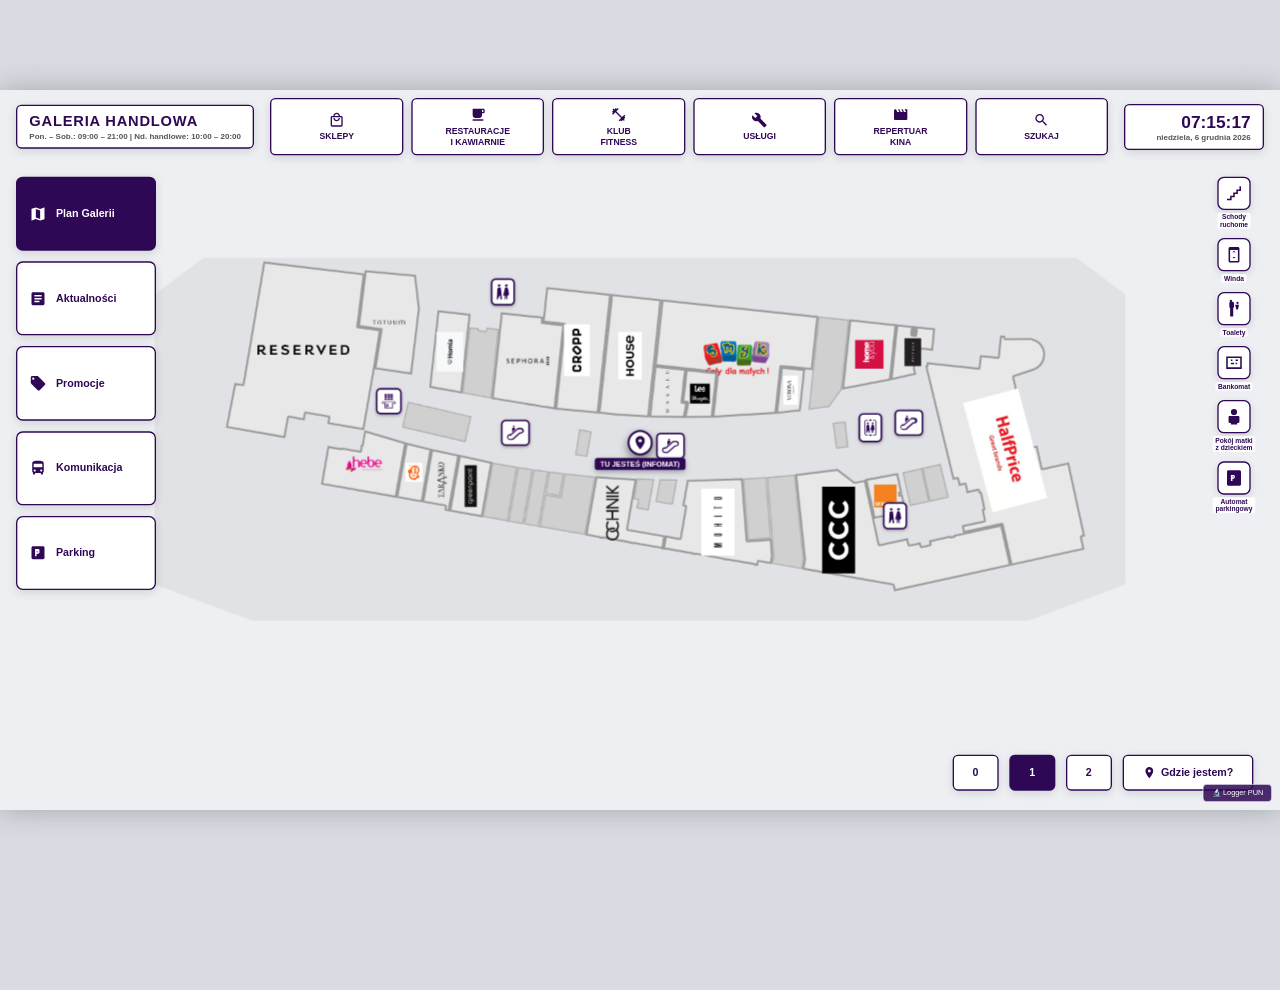
==== commit 50b4e191: "Poprawiony format logów teraz jeszcze wszystko pozostałe" ====
--- a/implementacja_A/index.html
+++ b/implementacja_A/index.html
@@ -1,5 +1,5 @@
 <!DOCTYPE html>
-<html lang="pl">
+<html lang="en">
 <head>
   <meta charset="UTF-8">
   <meta name="viewport" content="width=1920, height=1080, initial-scale=1.0, user-scalable=no">
@@ -67,7 +67,7 @@
           <span id="bubble-store-name" class="bubble-title-2d">Nazwa Sklepu</span>
           <span id="bubble-store-cat-floor" class="bubble-subtitle-2d">Poziom 1 • Moda</span>
         </div>
-        <button id="btn-close-bubble" class="bubble-close-x" title="Zamknij i odznacz sklep" data-aoi="btn_close_bubble">✕</button>
+        <button id="btn-close-bubble" data-log="wstecz" class="bubble-close-x" data-aoi-std="AOI_wstecz" title="Zamknij i odznacz sklep" data-aoi="btn_close_bubble">✕</button>
       </div>
       <!-- ROZSZERZANA SEKCJA ZE SZCZEGÓŁAMI SKLEPU (DOMYŚLNIE UKRYTA) -->
       <div id="bubble-expanded-details" class="bubble-details-panel hidden" data-aoi="bubble_expanded_details">
@@ -207,7 +207,7 @@
 
     <!-- LEWY PASEK ZAKŁADEK -->
     <aside id="side-nav-left" class="side-panel-left" data-aoi="side_navigation">
-      <button class="side-btn active" data-aoi="btn_side_plan" data-screen="ekran_plan">
+      <button class="side-btn active" data-log="wstecz" data-aoi="btn_side_plan" data-aoi-std="AOI_wstecz" data-screen="ekran_plan">
         <span class="side-icon">
           <svg viewBox="0 0 24 24"><path fill="currentColor" d="M20.5 3l-.16.03L15 5.1 9 3 3.36 4.9c-.21.07-.36.25-.36.48V20.5c0 .28.22.5.5.5l.16-.03L9 18.9l6 2.1 5.64-1.9c.21-.07.36-.25.36-.48V3.5c0-.28-.22-.5-.5-.5zM15 19l-6-2.11V5l6 2.11V19z"/></svg>
         </span>
@@ -243,7 +243,7 @@
          OKNO MODUŁOWE DLA WSZYSTKICH ZAKŁADEK (GÓRNYCH I BOCZNYCH)
          ======================================================== -->
     <div id="module-screen-window" class="module-window hidden" data-aoi="module_screen_window">
-      <button id="btn-close-screen-window" class="screen-close-red-x" data-aoi="btn_close_screen_window" title="Wróć do mapy galerii">✕</button>
+      <button id="btn-close-screen-window" class="screen-close-red-x" data-log="wstecz" data-aoi="btn_close_screen_window" data-aoi-std="AOI_wstecz" title="Wróć do mapy galerii">✕</button>
 
       <header class="module-header">
         <h2 id="module-screen-title" class="module-title">Tytuł Zakładki</h2>
@@ -516,7 +516,7 @@
             <span id="news-modal-date" class="news-modal-date">05.11.2026</span>
             <h2 id="news-modal-title">Tytuł Artykułu lub Promocji</h2>
           </div>
-          <button id="btn-close-news-modal" class="modal-close" data-aoi="btn_close_news_modal">✕</button>
+          <button id="btn-close-news-modal" data-log="wstecz" class="modal-close" data-aoi-std="AOI_wstecz" data-aoi="btn_close_news_modal">✕</button>
         </header>
         <div class="modal-body news-modal-body">
           <div class="news-modal-image-col">
@@ -529,20 +529,59 @@
           </div>
         </div>
         <footer class="modal-actions">
-          <button id="btn-close-news-modal-bottom" class="kiosk-action-btn" data-aoi="btn_modal_news_close">Zamknij</button>
+          <button id="btn-close-news-modal-bottom" data-log="wstecz" class="kiosk-action-btn" data-aoi-std="AOI_wstecz" data-aoi="btn_modal_news_close">Zamknij</button>
         </footer>
       </div>
     </div>
 
-    <!-- PŁYWAJĄCY PANEL DLA BADACZA (EYETRACKER CSV) -->
-    <div id="researcher-dock" style="visibility: hidden;">
-      <button id="btn-toggle-researcher" class="dock-btn">🔬 Eyetracker Logger</button>
-      <div id="researcher-menu" class="dock-menu hidden">
-        <h4>Panel Rejestracji GP3 HD</h4>
-        <div class="dock-stats">Zdarzeń: <strong id="log-count">0</strong></div>
-        <button id="btn-export-events" class="exp-btn">💾 Pobierz zdarzenia dotknięć (CSV)</button>
-        <button id="btn-export-aoi" class="exp-btn">📐 Pobierz obszary AOI (CSV)</button>
-        <button id="btn-clear-events" class="exp-btn danger">🗑️ Wyczyść dane sesji</button>
+    <!-- PŁYWAJĄCY PANEL DLA BADACZA (ZGODNY Z PUN_zdarzenia.csv) -->
+    <div id="researcher-dock" data-log-ignore="true">
+      <button id="btn-toggle-researcher" class="dock-btn" data-log-ignore="true">🔬 Logger PUN</button>
+      <div id="researcher-menu" class="dock-menu hidden" data-log-ignore="true">
+        <h4>Rejestrator PUN_zdarzenia</h4>
+
+        <div class="dock-form-grid">
+          <label>Interfejs:
+            <input type="number" id="cfg-interfejs" value="6" min="1" max="10" />
+          </label>
+          <label>Uczestnik:
+            <input type="text" id="cfg-uczestnik" value="P01" maxlength="3" />
+          </label>
+          <label>Wersja:
+            <select id="cfg-wersja">
+              <option value="A" selected>A</option>
+              <option value="B">B</option>
+            </select>
+          </label>
+          <label>Kolejność:
+            <select id="cfg-kolejnosc">
+              <option value="AB" selected>AB</option>
+              <option value="BA">BA</option>
+            </select>
+          </label>
+        </div>
+
+        <div class="dock-scenario-controls">
+          <div class="dock-scenario-row">
+            <select id="cfg-scenariusz">
+              <option value="S1">Scenariusz S1</option>
+              <option value="S2">Scenariusz S2</option>
+              <option value="S3">Scenariusz S3</option>
+            </select>
+            <button id="btn-scenario-start" class="exp-btn" style="background:#2E7D32;color:#fff;">▶ Start</button>
+          </div>
+          <div class="dock-scenario-row" style="margin-top:6px;">
+            <button id="btn-scenario-end-ok" class="exp-btn">✓ Koniec (Sukces=1)</button>
+            <button id="btn-scenario-abort" class="exp-btn">⏹ Przerwij (Puste)</button>
+          </div>
+        </div>
+
+        <div class="dock-stats">
+          Zdarzeń: <strong id="log-count">0</strong> | Status: <strong id="log-scenario-status">Poza scenariuszem</strong>
+        </div>
+
+        <button id="btn-export-events" class="exp-btn">💾 Pobierz PUN_zdarzenia_*.csv</button>
+        <button id="btn-clear-events" class="exp-btn danger">🗑️ Nowa sesja / Wyczyść</button>
       </div>
     </div>
   </div>
--- a/implementacja_A/css/style.css
+++ b/implementacja_A/css/style.css
@@ -2719,4 +2719,14 @@
   top: -40%;
   overflow: visible;
   z-index: 10;
-}+}
+
+#researcher-dock { z-index: 9999; font-size: 13px; }
+.dock-form-grid { display: grid; grid-template-columns: 1fr 1fr; gap: 6px; margin: 8px 0; }
+.dock-form-grid label { display: flex; flex-direction: column; font-weight: 700; font-size: 11px; color: #333; }
+.dock-form-grid input, .dock-form-grid select, .dock-scenario-row select {
+  padding: 4px 6px; border: 1px solid #999; border-radius: 4px; font-size: 12px; font-weight: 700;
+}
+.dock-scenario-controls { border-top: 1px solid #DDD; border-bottom: 1px solid #DDD; padding: 8px 0; margin-bottom: 8px; }
+.dock-scenario-row { display: flex; gap: 6px; }
+.dock-scenario-row > * { flex: 1; }
